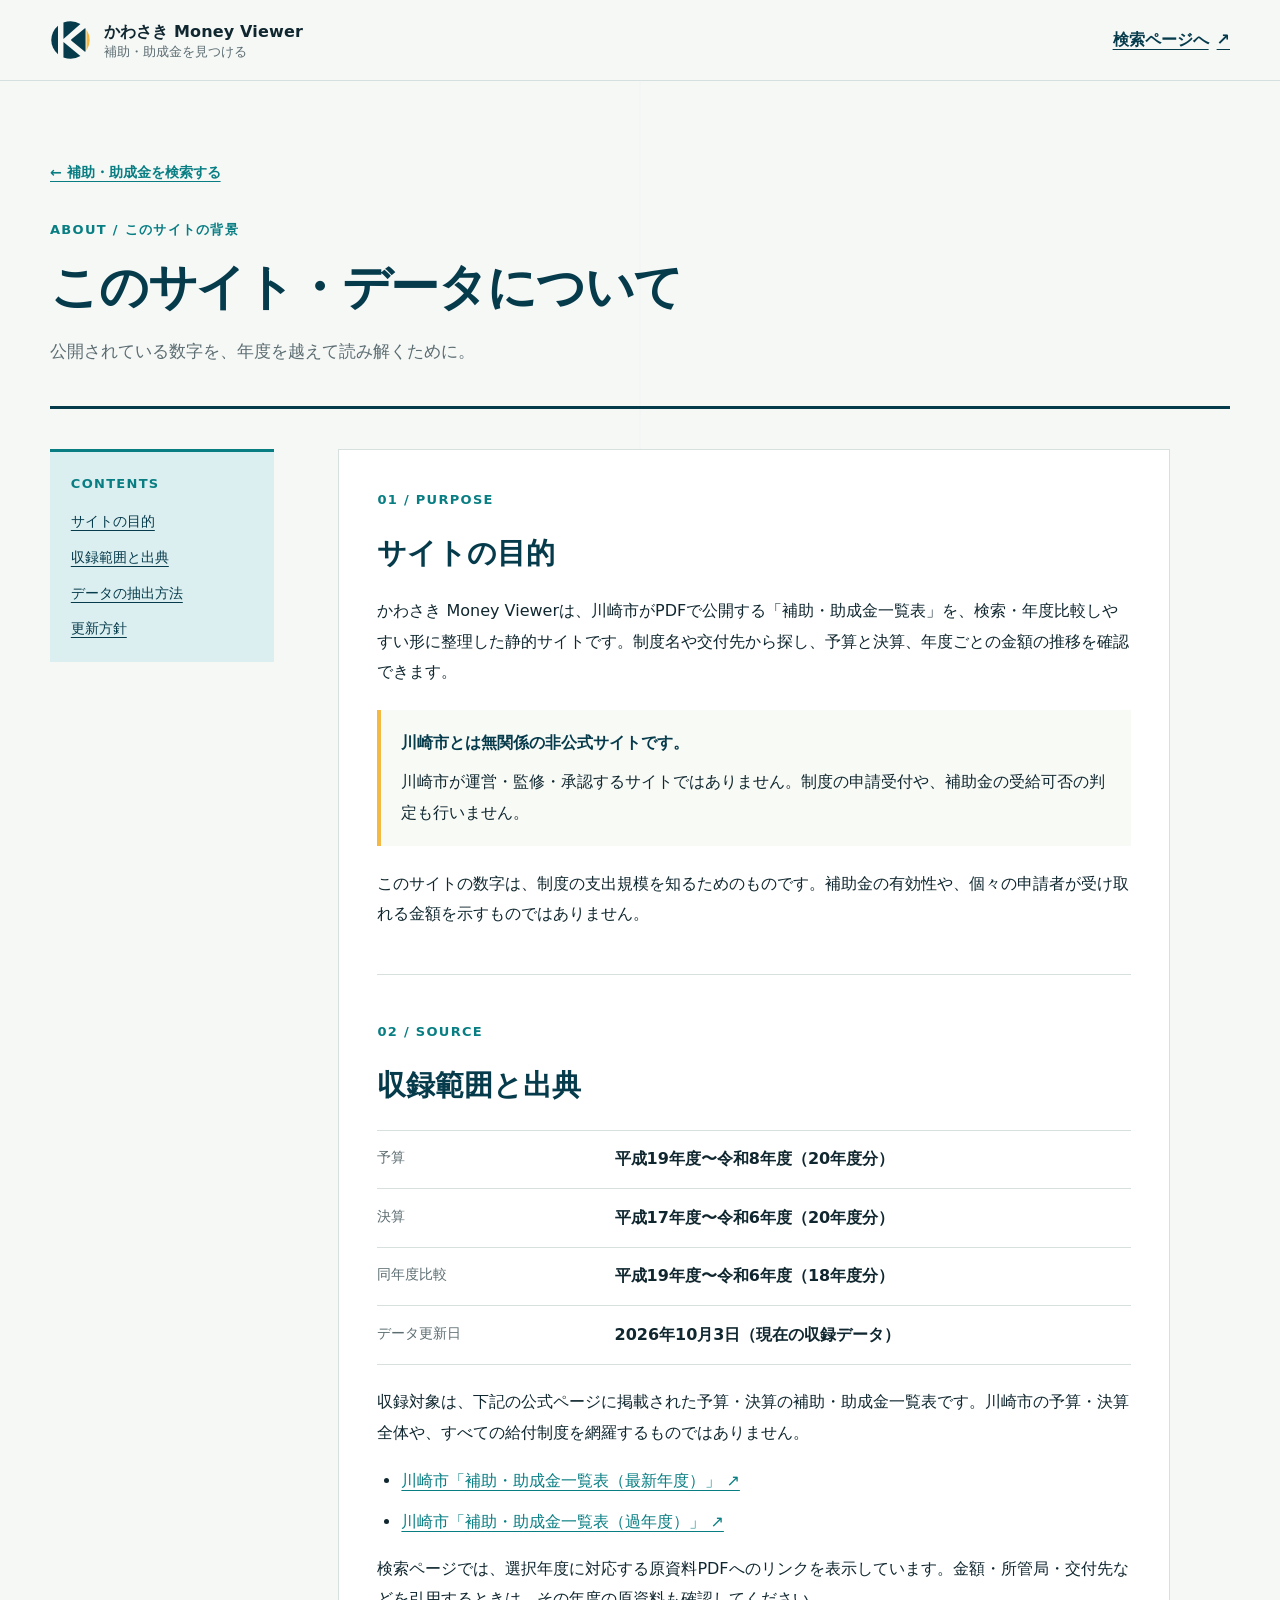
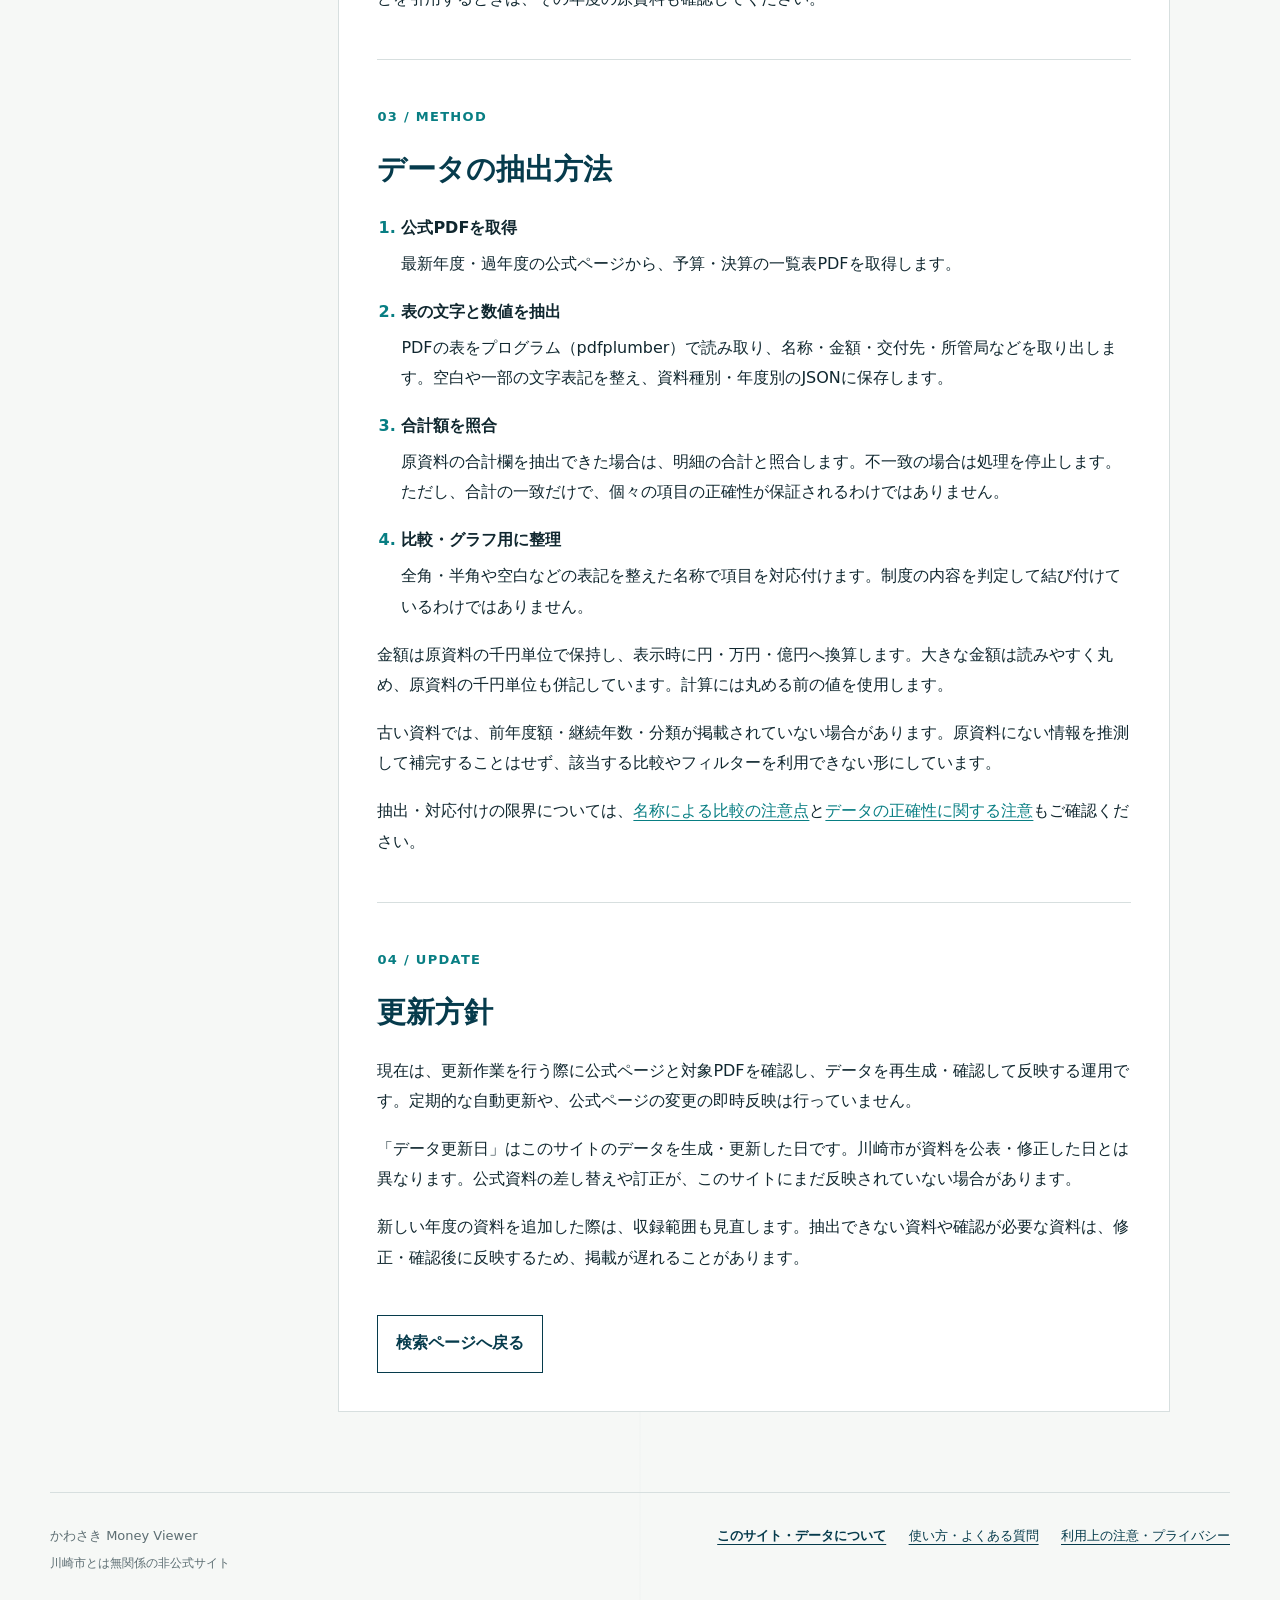
==== about.html @ dbf39e7f "Initial commit: Kawasaki Money Viewer static site" ====
<!doctype html>
<html lang="ja">
  <head>
    <meta charset="UTF-8" />
    <meta http-equiv="Content-Security-Policy" content="default-src 'none'; script-src 'none'; style-src 'self'; img-src 'self'; font-src 'self'; connect-src 'none'; object-src 'none'; base-uri 'none'; form-action 'none'; frame-src 'none'" />
    <meta name="referrer" content="no-referrer" />
    <meta name="viewport" content="width=device-width, initial-scale=1.0" />
    <meta name="description" content="かわさき Money Viewerの目的、収録年度、川崎市の公開PDFからのデータ抽出方法と更新方針をご案内します。" />
    <meta name="theme-color" content="#063b4c" />
    <title>このサイト・データについて｜かわさき Money Viewer</title>
    <link rel="icon" type="image/svg+xml" href="assets/brand-coin.svg" />
    <link rel="stylesheet" href="css/style.css" />
  </head>
  <body>
    <a class="skip-link" href="#content">本文へ移動</a>
    <header class="site-header">
      <div class="header-inner">
        <a class="brand" href="./" aria-label="かわさき Money Viewer トップ">
          <img class="brand-mark" src="assets/brand-coin.svg" alt="" aria-hidden="true" />
          <span><strong>かわさき Money Viewer</strong><small>補助・助成金を見つける</small></span>
        </a>
        <a class="source-link source-link--header" href="./">検索ページへ <span aria-hidden="true">↗</span></a>
      </div>
    </header>
    <main class="info-page" id="content">
      <div class="info-intro">
        <a class="info-back" href="./">← 補助・助成金を検索する</a>
        <p class="eyebrow">ABOUT / このサイトの背景</p>
        <h1>このサイト・データについて</h1>
        <p class="info-lead">公開されている数字を、年度を越えて読み解くために。</p>
      </div>
      <div class="info-layout">
        <nav class="info-toc" aria-label="このページの目次">
          <p class="section-number">CONTENTS</p>
          <a href="#purpose">サイトの目的</a>
          <a href="#coverage">収録範囲と出典</a>
          <a href="#extraction">データの抽出方法</a>
          <a href="#updates">更新方針</a>
        </nav>
        <div class="info-body">
          <section id="purpose" aria-labelledby="purpose-title">
            <p class="section-number">01 / PURPOSE</p>
            <h2 id="purpose-title">サイトの目的</h2>
            <p>かわさき Money Viewerは、川崎市がPDFで公開する「補助・助成金一覧表」を、検索・年度比較しやすい形に整理した静的サイトです。制度名や交付先から探し、予算と決算、年度ごとの金額の推移を確認できます。</p>
            <div class="info-callout">
              <strong>川崎市とは無関係の非公式サイトです。</strong>
              <p>川崎市が運営・監修・承認するサイトではありません。制度の申請受付や、補助金の受給可否の判定も行いません。</p>
            </div>
            <p>このサイトの数字は、制度の支出規模を知るためのものです。補助金の有効性や、個々の申請者が受け取れる金額を示すものではありません。</p>
          </section>
          <section id="coverage" aria-labelledby="coverage-title">
            <p class="section-number">02 / SOURCE</p>
            <h2 id="coverage-title">収録範囲と出典</h2>
            <dl class="info-facts">
              <div><dt>予算</dt><dd>平成19年度〜令和8年度（20年度分）</dd></div>
              <div><dt>決算</dt><dd>平成17年度〜令和6年度（20年度分）</dd></div>
              <div><dt>同年度比較</dt><dd>平成19年度〜令和6年度（18年度分）</dd></div>
              <div><dt>データ更新日</dt><dd>2026年10月3日（現在の収録データ）</dd></div>
            </dl>
            <p>収録対象は、下記の公式ページに掲載された予算・決算の補助・助成金一覧表です。川崎市の予算・決算全体や、すべての給付制度を網羅するものではありません。</p>
            <ul class="info-links">
              <li><a href="https://www.city.kawasaki.jp/230/page/0000075957.html" target="_blank" rel="noopener noreferrer">川崎市「補助・助成金一覧表（最新年度）」 ↗</a></li>
              <li><a href="https://www.city.kawasaki.jp/230/page/0000148865.html" target="_blank" rel="noopener noreferrer">川崎市「補助・助成金一覧表（過年度）」 ↗</a></li>
            </ul>
            <p>検索ページでは、選択年度に対応する原資料PDFへのリンクを表示しています。金額・所管局・交付先などを引用するときは、その年度の原資料も確認してください。</p>
          </section>
          <section id="extraction" aria-labelledby="extraction-title">
            <p class="section-number">03 / METHOD</p>
            <h2 id="extraction-title">データの抽出方法</h2>
            <ol class="info-steps">
              <li><strong>公式PDFを取得</strong><p>最新年度・過年度の公式ページから、予算・決算の一覧表PDFを取得します。</p></li>
              <li><strong>表の文字と数値を抽出</strong><p>PDFの表をプログラム（pdfplumber）で読み取り、名称・金額・交付先・所管局などを取り出します。空白や一部の文字表記を整え、資料種別・年度別のJSONに保存します。</p></li>
              <li><strong>合計額を照合</strong><p>原資料の合計欄を抽出できた場合は、明細の合計と照合します。不一致の場合は処理を停止します。ただし、合計の一致だけで、個々の項目の正確性が保証されるわけではありません。</p></li>
              <li><strong>比較・グラフ用に整理</strong><p>全角・半角や空白などの表記を整えた名称で項目を対応付けます。制度の内容を判定して結び付けているわけではありません。</p></li>
            </ol>
            <p>金額は原資料の千円単位で保持し、表示時に円・万円・億円へ換算します。大きな金額は読みやすく丸め、原資料の千円単位も併記しています。計算には丸める前の値を使用します。</p>
            <p>古い資料では、前年度額・継続年数・分類が掲載されていない場合があります。原資料にない情報を推測して補完することはせず、該当する比較やフィルターを利用できない形にしています。</p>
            <p>抽出・対応付けの限界については、<a href="help.html#matching">名称による比較の注意点</a>と<a href="policy.html#accuracy">データの正確性に関する注意</a>もご確認ください。</p>
          </section>
          <section id="updates" aria-labelledby="updates-title">
            <p class="section-number">04 / UPDATE</p>
            <h2 id="updates-title">更新方針</h2>
            <p>現在は、更新作業を行う際に公式ページと対象PDFを確認し、データを再生成・確認して反映する運用です。定期的な自動更新や、公式ページの変更の即時反映は行っていません。</p>
            <p>「データ更新日」はこのサイトのデータを生成・更新した日です。川崎市が資料を公表・修正した日とは異なります。公式資料の差し替えや訂正が、このサイトにまだ反映されていない場合があります。</p>
            <p>新しい年度の資料を追加した際は、収録範囲も見直します。抽出できない資料や確認が必要な資料は、修正・確認後に反映するため、掲載が遅れることがあります。</p>
          </section>
          <a class="secondary-button info-search-link" href="./">検索ページへ戻る</a>
        </div>
      </div>
    </main>
    <footer class="site-footer">
      <div><p>かわさき Money Viewer</p><small>川崎市とは無関係の非公式サイト</small></div>
      <nav class="footer-nav" aria-label="サイト案内">
        <a href="about.html" aria-current="page">このサイト・データについて</a>
        <a href="help.html">使い方・よくある質問</a>
        <a href="policy.html">利用上の注意・プライバシー</a>
      </nav>
    </footer>
  </body>
</html>
---- css/style.css ----
:root {
  color-scheme: light;
  --ink: #10272f;
  --muted: #5c6d72;
  --deep: #063b4c;
  --teal: #087e83;
  --teal-soft: #dceff0;
  --yellow: #f4b942;
  --paper: #f6f8f6;
  --white: #ffffff;
  --line: #d7dfdf;
  --red: #b24236;
  --blue: #136b87;
  --shadow: 0 18px 50px rgba(6, 59, 76, 0.08);
  --font-sans: system-ui, -apple-system, BlinkMacSystemFont, "Hiragino Sans", "Hiragino Kaku Gothic ProN", "Yu Gothic UI", "Yu Gothic", Meiryo, sans-serif;
  --font-numeric: "Helvetica Neue", Arial, "Hiragino Sans", "Yu Gothic UI", Meiryo, sans-serif;
}

* {
  box-sizing: border-box;
}

html {
  scroll-behavior: smooth;
}

body {
  margin: 0;
  color: var(--ink);
  background:
    linear-gradient(90deg, transparent calc(50% - 1px), rgba(6, 59, 76, 0.025) 50%, transparent calc(50% + 1px)),
    var(--paper);
  font-family: var(--font-sans);
  font-size: 1rem;
  font-kerning: normal;
  line-height: 1.75;
  text-rendering: optimizeLegibility;
  -webkit-font-smoothing: antialiased;
}

button,
input,
select {
  font: inherit;
}

button,
select {
  cursor: pointer;
}

a {
  color: inherit;
}

.skip-link {
  position: fixed;
  z-index: 100;
  top: 0.75rem;
  left: 0.75rem;
  padding: 0.65rem 1rem;
  color: #fff;
  background: var(--deep);
  transform: translateY(-160%);
}

.skip-link:focus {
  transform: translateY(0);
}

.site-header {
  border-bottom: 1px solid rgba(6, 59, 76, 0.13);
  background: rgba(246, 248, 246, 0.92);
  backdrop-filter: blur(12px);
}

.header-inner,
main,
footer {
  width: min(1180px, calc(100% - 2.5rem));
  margin-inline: auto;
}

.header-inner {
  min-height: 5rem;
  display: flex;
  align-items: center;
  justify-content: space-between;
  gap: 2rem;
}

.brand {
  display: inline-flex;
  min-width: 0;
  gap: 0.8rem;
  align-items: center;
  text-decoration: none;
}

.brand-mark {
  display: block;
  width: 2.55rem;
  height: 2.55rem;
  flex: 0 0 auto;
}

.brand strong,
.brand small {
  display: block;
}

.brand strong {
  font-size: 1rem;
  letter-spacing: 0.01em;
}

.brand small {
  margin-top: -0.15rem;
  color: var(--muted);
  font-size: 0.8125rem;
  line-height: 1.45;
}

.source-link {
  display: inline-flex;
  align-items: center;
  gap: 0.5rem;
  width: fit-content;
  color: var(--deep);
  font-weight: 700;
  text-underline-offset: 0.25rem;
}

.intro {
  display: grid;
  grid-template-columns: minmax(0, 1.3fr) minmax(16rem, 0.7fr);
  gap: clamp(2rem, 7vw, 7rem);
  align-items: end;
  padding: clamp(3.75rem, 8vw, 7rem) 0 3rem;
}

.intro > *,
.notes > *,
.dataset-controls > * {
  min-width: 0;
}

.eyebrow,
.section-number {
  margin: 0 0 0.8rem;
  color: var(--teal);
  font-size: 0.8125rem;
  font-weight: 800;
  letter-spacing: 0.1em;
  text-transform: uppercase;
}

h1,
h2,
p {
  margin-top: 0;
}

h1 {
  margin-bottom: 0;
  color: var(--deep);
  font-family: var(--font-sans);
  font-size: clamp(2.6rem, 5.3vw, 5rem);
  font-weight: 800;
  letter-spacing: -0.035em;
  line-height: 1.16;
  white-space: normal;
}

h2 {
  margin-bottom: 0;
  color: var(--deep);
  font-size: clamp(1.5rem, 3vw, 2.3rem);
  font-weight: 700;
  line-height: 1.35;
}

.intro-copy {
  max-width: 33rem;
  margin-bottom: 0.65rem;
  padding-left: 1.2rem;
  border-left: 4px solid var(--yellow);
  color: #43565c;
  font-size: 1.05rem;
  line-height: 1.85;
}

.summary {
  display: grid;
  grid-template-columns: repeat(3, 1fr);
  color: #fff;
  background: var(--deep);
  box-shadow: var(--shadow);
}

.summary article {
  min-height: 10.4rem;
  padding: 1.45rem clamp(1.1rem, 3vw, 2rem);
}

.summary article + article {
  border-left: 1px solid rgba(255, 255, 255, 0.18);
}

.summary-label,
.summary small {
  display: block;
  color: rgba(255, 255, 255, 0.66);
  font-size: 0.8125rem;
  line-height: 1.5;
}

.summary strong {
  display: block;
  margin: 0.55rem 0 0.2rem;
  font-family: var(--font-numeric);
  font-size: clamp(1.75rem, 4vw, 2.8rem);
  font-weight: 700;
  letter-spacing: -0.025em;
  line-height: 1.15;
}

.summary-source {
  margin-bottom: 0.2rem;
  color: rgba(255, 255, 255, 0.78) !important;
  font-variant-numeric: tabular-nums;
}

.search-panel {
  margin-top: 0;
  padding: clamp(1.4rem, 4vw, 2.5rem);
  background: var(--white);
  border: 1px solid var(--line);
  box-shadow: var(--shadow);
}

.search-panel + .summary {
  margin-top: 1.4rem;
}

.panel-heading,
.results-heading {
  display: flex;
  align-items: end;
  justify-content: space-between;
  gap: 1.5rem;
}

.text-button {
  padding: 0;
  border: 0;
  border-bottom: 1px solid currentColor;
  color: var(--teal);
  background: transparent;
  font-size: 0.88rem;
}

.search-primary {
  margin-top: 2rem;
}

.dataset-controls {
  display: grid;
  grid-template-columns: minmax(20rem, 1.15fr) minmax(12rem, 0.65fr) minmax(12rem, 1fr);
  gap: 1rem;
  align-items: end;
  margin-top: 2rem;
  padding: 1.1rem;
  color: #fff;
  background: var(--deep);
}

.dataset-controls fieldset {
  min-width: 0;
  margin: 0;
  padding: 0;
  border: 0;
}

.dataset-controls legend,
.dataset-controls label > span {
  display: block;
  margin-bottom: 0.45rem;
  color: rgba(255, 255, 255, 0.72);
  font-size: 0.875rem;
  font-weight: 700;
}

.dataset-controls select {
  color: var(--ink);
  background: #fff;
  border-color: rgba(255, 255, 255, 0.45);
}

.type-switch {
  display: grid;
  grid-template-columns: 0.8fr 0.8fr 1.5fr;
  min-height: 3.25rem;
  padding: 0.25rem;
  background: rgba(255, 255, 255, 0.1);
}

.type-switch button {
  border: 0;
  color: rgba(255, 255, 255, 0.72);
  background: transparent;
  font-size: 0.875rem;
  font-weight: 800;
  line-height: 1.35;
}

.type-switch button[aria-pressed="true"] {
  color: var(--deep);
  background: var(--yellow);
}

.dataset-status {
  align-self: center;
  margin: 1.35rem 0 0;
  color: rgba(255, 255, 255, 0.78);
  font-size: 0.875rem;
  line-height: 1.6;
}

.search-primary > label,
.filters label > span,
.sort-control > span {
  display: block;
  margin-bottom: 0.45rem;
  color: #41565c;
  font-size: 0.875rem;
  font-weight: 700;
}

.search-input-wrap {
  position: relative;
}

.search-input-wrap svg {
  position: absolute;
  top: 50%;
  left: 1rem;
  width: 1.25rem;
  fill: none;
  stroke: var(--teal);
  stroke-width: 1.8;
  transform: translateY(-50%);
}

input,
select {
  width: 100%;
  min-height: 3.25rem;
  color: var(--ink);
  background: #fbfcfb;
  border: 1px solid #bdc9c9;
  border-radius: 0;
  font-weight: 500;
}

input::placeholder {
  color: #6d7d82;
  opacity: 1;
}

input {
  padding: 0.75rem 1rem 0.75rem 3.1rem;
}

select {
  padding: 0.7rem 2.4rem 0.7rem 0.8rem;
}

input:focus,
select:focus,
button:focus-visible,
a:focus-visible,
.table-wrap:focus-visible {
  outline: 3px solid rgba(244, 185, 66, 0.85);
  outline-offset: 2px;
}

select:disabled {
  cursor: not-allowed;
  opacity: 0.55;
}

.filters {
  display: grid;
  grid-template-columns: repeat(4, minmax(0, 1fr));
  gap: 1rem;
  margin-top: 1.25rem;
}

.results-section {
  padding: clamp(4rem, 8vw, 7rem) 0;
}

.results-heading {
  margin-bottom: 1.5rem;
}

.sort-control {
  width: min(20rem, 100%);
}

.active-filters {
  display: flex;
  flex-wrap: wrap;
  gap: 0.45rem;
  min-height: 1.75rem;
  margin-bottom: 0.8rem;
}

.filter-chip {
  max-width: 100%;
  min-width: 0;
  overflow-wrap: anywhere;
  text-align: left;
  padding: 0.25rem 0.65rem;
  color: var(--deep);
  background: var(--teal-soft);
  border: 0;
  border-radius: 999px;
  font-size: 0.75rem;
}

.filter-chip::after {
  content: " ×";
}

.source-link[aria-disabled="true"] {
  opacity: 0.55;
  cursor: not-allowed;
}

.table-wrap {
  overflow-x: auto;
  background: var(--white);
  border-top: 3px solid var(--deep);
  box-shadow: var(--shadow);
}

table {
  width: 100%;
  border-collapse: collapse;
}

th,
td {
  padding: 1.05rem 1rem;
  border-bottom: 1px solid var(--line);
  text-align: left;
  vertical-align: top;
}

th {
  color: #54686e;
  background: #edf2f1;
  font-size: 0.875rem;
  font-weight: 700;
  line-height: 1.5;
  white-space: nowrap;
}

tbody tr:hover {
  background: #f7fbfa;
}

.name-cell {
  width: 38%;
  min-width: 18rem;
}

.name-cell strong,
.recipient {
  display: block;
}

.name-cell strong {
  margin-bottom: 0.35rem;
  color: var(--deep);
  font-weight: 700;
  line-height: 1.65;
}

.recipient,
.mobile-meta {
  color: var(--muted);
  font-size: 0.8125rem;
  line-height: 1.65;
}

.badge-line {
  display: flex;
  flex-wrap: wrap;
  gap: 0.35rem;
  margin-bottom: 0.35rem;
}

.badge {
  display: inline-block;
  padding: 0.06rem 0.4rem;
  color: var(--deep);
  background: var(--teal-soft);
  font-size: 0.75rem;
  font-weight: 800;
  line-height: 1.4;
}

.badge--new {
  background: #fff0c9;
}

.number-cell {
  font-family: var(--font-numeric);
  text-align: right;
  white-space: nowrap;
  font-variant-numeric: tabular-nums;
}

.amount-primary,
.amount-source {
  display: block;
}

.amount-primary {
  font-weight: 700;
}

.amount-source {
  margin-top: 0.08rem;
  font-size: 0.75rem;
  font-weight: 500;
  line-height: 1.4;
  opacity: 0.68;
}

.change-up {
  color: var(--red);
}

.change-down {
  color: var(--blue);
}

.change-same {
  color: var(--muted);
}

.mobile-meta {
  display: none;
}

.mobile-comparison {
  display: none;
}

.detail-button {
  margin-top: 0.8rem;
  padding: 0.35rem 0;
  border: 0;
  border-bottom: 1px solid currentColor;
  color: var(--teal);
  background: transparent;
  font-size: 0.8125rem;
  font-weight: 700;
}

.trend-dialog {
  width: min(66rem, calc(100% - 2rem));
  max-height: min(52rem, calc(100dvh - 2rem));
  overflow: auto;
  padding: 0;
  color: var(--ink);
  background: var(--white);
  border: 0;
  box-shadow: 0 28px 90px rgba(6, 59, 76, 0.28);
}

.trend-dialog::backdrop {
  background: rgba(6, 32, 40, 0.68);
  backdrop-filter: blur(4px);
}

.trend-panel {
  position: relative;
  padding: clamp(1.5rem, 4vw, 3rem);
}

.dialog-close {
  position: absolute;
  z-index: 4;
  top: 1rem;
  right: 1rem;
  display: grid;
  width: 2.75rem;
  height: 2.75rem;
  place-items: center;
  padding: 0;
  color: var(--deep);
  background: var(--paper);
  border: 1px solid var(--line);
  font-size: 1.5rem;
  line-height: 1;
}

.trend-dialog h2 {
  max-width: calc(100% - 3.5rem);
  font-size: clamp(1.35rem, 3vw, 2rem);
}

.trend-meta {
  margin: 0.7rem 0 0;
  color: var(--muted);
}

.trend-legend {
  display: flex;
  flex-wrap: wrap;
  gap: 1.25rem;
  margin: 1.7rem 0 0;
  font-size: 0.875rem;
  font-weight: 700;
}

.trend-legend span {
  display: inline-flex;
  align-items: center;
  gap: 0.45rem;
}

.legend-swatch {
  width: 0.9rem;
  height: 0.9rem;
}

.legend-swatch--budget {
  background: var(--deep);
}

.legend-swatch--settlement {
  background: var(--yellow);
  border: 1px solid #b77a00;
}

.trend-loading {
  min-height: 12rem;
  display: grid;
  place-items: center;
  color: var(--muted);
}

.trend-loading[hidden],
.trend-chart[hidden] {
  display: none;
}

.trend-chart {
  display: grid;
  grid-template-columns: 4.8rem minmax(0, 1fr);
  margin-top: 0.5rem;
}

.trend-y-axis {
  position: relative;
  height: 18rem;
  margin-top: 5rem;
  border-right: 1px solid #aebbbb;
}

.trend-y-axis span {
  position: absolute;
  right: 0.65rem;
  color: var(--muted);
  font-size: 0.75rem;
  line-height: 1;
  white-space: nowrap;
  transform: translateY(-50%);
}

.trend-scroll {
  overflow-x: auto;
  overscroll-behavior-inline: contain;
}

.trend-plot {
  position: relative;
  height: 25.5rem;
}

.trend-grid-line {
  position: absolute;
  z-index: 0;
  right: 0;
  left: 0;
  border-top: 1px solid #dfe6e5;
}

.trend-groups {
  position: absolute;
  z-index: 1;
  top: 5rem;
  right: 0;
  left: 0;
  display: flex;
  height: 20rem;
}

.trend-year-group {
  flex: 1 0 4.6rem;
  min-width: 4.6rem;
  display: grid;
  grid-template-rows: 18rem 2rem;
}

.trend-bars {
  display: flex;
  align-items: end;
  justify-content: center;
  gap: 0.28rem;
}

.trend-bar {
  position: relative;
  width: 1.35rem;
  min-height: 0.4rem;
  padding: 0;
  border: 0;
  border-radius: 0.18rem 0.18rem 0 0;
}

.trend-bar--budget {
  background: var(--deep);
}

.trend-bar--settlement {
  background: var(--yellow);
  border: 1px solid #b77a00;
  border-bottom: 0;
}

.trend-bar:hover,
.trend-bar:focus-visible {
  filter: brightness(1.15);
  outline: 3px solid rgba(244, 185, 66, 0.9);
  outline-offset: 2px;
}

.trend-tooltip {
  position: absolute;
  z-index: 5;
  bottom: calc(100% + 0.55rem);
  left: 50%;
  display: none;
  width: max-content;
  max-width: min(14rem, var(--tooltip-available-width, 14rem));
  padding: 0.55rem 0.7rem;
  color: #fff;
  background: #10272f;
  box-shadow: 0 8px 24px rgba(6, 32, 40, 0.24);
  font-family: var(--font-sans);
  font-size: 0.75rem;
  font-weight: 500;
  line-height: 1.45;
  text-align: left;
  white-space: normal;
  overflow-wrap: anywhere;
  transform: translateX(-50%);
  pointer-events: none;
}

.trend-tooltip::after {
  content: "";
  position: absolute;
  top: 100%;
  left: var(--tooltip-arrow-left, 50%);
  border: 0.35rem solid transparent;
  border-top-color: #10272f;
  transform: translateX(-50%);
}

.trend-tooltip strong,
.trend-tooltip span,
.trend-tooltip small {
  display: block;
}

.trend-tooltip span {
  margin-top: 0.15rem;
  font-size: 0.9rem;
  font-weight: 800;
}

.trend-tooltip small {
  color: rgba(255, 255, 255, 0.72);
}

.trend-bar:hover .trend-tooltip,
.trend-bar:focus .trend-tooltip {
  display: block;
}

.trend-bar-missing {
  align-self: end;
  width: 1.35rem;
  height: 0.2rem;
  margin-bottom: 0.05rem;
  background: repeating-linear-gradient(90deg, #b9c4c4 0 3px, transparent 3px 6px);
}

.trend-year-label {
  align-self: start;
  padding-top: 0.55rem;
  color: #43565c;
  font-size: 0.75rem;
  font-weight: 700;
  text-align: center;
  white-space: nowrap;
}

.trend-note {
  margin: 0.4rem 0 0;
  color: var(--muted);
  font-size: 0.8125rem;
}

.empty-state {
  padding: 4rem 1rem;
  border: 1px solid var(--line);
  background: var(--white);
  text-align: center;
}

.empty-state strong {
  display: block;
  margin-bottom: 0.4rem;
  color: var(--deep);
  font-size: 1.2rem;
}

.empty-state p {
  color: var(--muted);
}

.load-more-wrap {
  display: grid;
  place-items: center;
  margin-top: 1.5rem;
}

.secondary-button {
  min-width: 11rem;
  padding: 0.8rem 1.1rem;
  border: 1px solid var(--deep);
  color: var(--deep);
  background: transparent;
  font-weight: 700;
}

.secondary-button:hover {
  color: #fff;
  background: var(--deep);
}

.notes {
  display: grid;
  grid-template-columns: minmax(12rem, 0.75fr) minmax(0, 1.25fr);
  gap: clamp(2rem, 7vw, 7rem);
  margin-bottom: 6rem;
  padding: clamp(2rem, 5vw, 4rem);
  background: var(--teal-soft);
}

.notes-body > p:first-child {
  font-size: 1.06rem;
}

.notes dl {
  margin: 2rem 0;
  border-top: 1px solid rgba(6, 59, 76, 0.18);
}

.notes dl div {
  display: grid;
  grid-template-columns: 8rem 1fr;
  gap: 1rem;
  padding: 0.75rem 0;
  border-bottom: 1px solid rgba(6, 59, 76, 0.18);
}

.notes dt {
  color: var(--muted);
  font-size: 0.875rem;
}

.notes dd {
  margin: 0;
  font-weight: 700;
}

.caution {
  color: var(--muted);
  font-size: 0.875rem;
}

.source-links {
  display: flex;
  flex-wrap: wrap;
  gap: 0.6rem 1.5rem;
}

footer {
  display: flex;
  justify-content: space-between;
  gap: 2rem;
  padding: 2rem 0 3rem;
  border-top: 1px solid var(--line);
  color: var(--muted);
  font-size: 0.8125rem;
}

footer p {
  margin-bottom: 0;
}

.site-footer {
  flex-wrap: wrap;
  align-items: start;
}

.site-footer small {
  display: block;
  margin-top: 0.35rem;
  font-size: 0.75rem;
}

.footer-nav {
  display: flex;
  flex-wrap: wrap;
  gap: 0.65rem 1.4rem;
  max-width: 100%;
}

.footer-nav a {
  color: var(--deep);
  text-underline-offset: 0.25rem;
}

.footer-nav [aria-current="page"] {
  font-weight: 800;
}

.info-page {
  margin-bottom: 5rem;
}

.info-intro {
  padding: clamp(2.5rem, 6vw, 5rem) 0 2.5rem;
  border-bottom: 3px solid var(--deep);
}

.info-back {
  display: inline-block;
  margin-bottom: 2.2rem;
  color: var(--teal);
  font-size: 0.875rem;
  font-weight: 700;
  text-underline-offset: 0.25rem;
}

.info-intro h1 {
  font-size: clamp(1.85rem, 3.8vw, 3.2rem);
  line-height: 1.35;
  letter-spacing: -0.025em;
}

.info-lead {
  margin: 1rem 0 0;
  color: var(--muted);
  font-size: 1.05rem;
}

.info-date {
  margin: 0.8rem 0 0;
  color: var(--muted);
  font-size: 0.8125rem;
}

.info-layout {
  display: grid;
  grid-template-columns: 14rem minmax(0, 1fr);
  gap: clamp(2rem, 5vw, 4rem);
  align-items: start;
  margin-top: 2.5rem;
}

.info-toc {
  position: sticky;
  top: 1.5rem;
  display: grid;
  gap: 0.7rem;
  padding: 1.3rem;
  background: var(--teal-soft);
  border-top: 3px solid var(--teal);
  font-size: 0.875rem;
}

.info-toc a {
  color: var(--deep);
  text-underline-offset: 0.25rem;
}

.info-toc .section-number {
  margin-bottom: 0.15rem;
}

.info-body {
  min-width: 0;
  max-width: 52rem;
  padding: clamp(1.25rem, 3vw, 2.5rem);
  border: 1px solid var(--line);
  background: var(--white);
  overflow-wrap: anywhere;
  line-height: 1.9;
}

.info-body section {
  scroll-margin-top: 1.5rem;
}

.info-body section + section {
  margin-top: 2.8rem;
  padding-top: 2.8rem;
  border-top: 1px solid var(--line);
}

.info-body h2 {
  margin-bottom: 1.3rem;
  font-size: clamp(1.3rem, 2.3vw, 1.8rem);
  line-height: 1.55;
}

.info-body h3 {
  margin: 1.8rem 0 0.65rem;
  color: var(--deep);
  font-size: 1.05rem;
  line-height: 1.6;
}

.info-body p {
  margin-bottom: 1.1rem;
}

.info-body a:not(.secondary-button) {
  color: var(--teal);
  text-underline-offset: 0.25rem;
}

.info-body ul,
.info-body ol {
  padding-left: 1.5rem;
}

.info-body li + li {
  margin-top: 0.7rem;
}

.info-callout {
  margin: 1.4rem 0;
  padding: 1.15rem 1.25rem;
  border-left: 4px solid var(--yellow);
  background: #f8faf6;
}

.info-callout strong {
  color: var(--deep);
}

.info-callout p {
  margin: 0.55rem 0 0;
}

.info-facts {
  margin: 1.4rem 0;
  border-top: 1px solid var(--line);
}

.info-facts > div {
  display: grid;
  grid-template-columns: minmax(0, 0.6fr) minmax(0, 1.4fr);
  gap: 1rem;
  padding: 0.85rem 0;
  border-bottom: 1px solid var(--line);
}

.info-facts dt {
  color: var(--muted);
  font-size: 0.875rem;
}

.info-facts dd {
  margin: 0;
  font-weight: 600;
}

.info-steps li::marker {
  color: var(--teal);
  font-weight: 800;
}

.info-steps li > p {
  margin-top: 0.35rem;
}

.info-formula {
  display: flex;
  flex-wrap: wrap;
  gap: 0.6rem 1.5rem;
  margin: 1.3rem 0;
  padding: 1rem 1.2rem;
  color: var(--deep);
  background: var(--teal-soft);
}

.info-formula span {
  font-weight: 700;
}

.info-search-link {
  display: inline-block;
  max-width: 100%;
  min-width: 0;
  margin-top: 1.5rem;
  text-align: center;
  text-decoration: none;
}

@media (max-width: 860px) {
  .info-layout {
    grid-template-columns: minmax(0, 1fr);
    gap: 1.5rem;
  }

  .info-toc {
    position: static;
    grid-template-columns: repeat(2, minmax(0, 1fr));
  }

  .info-toc .section-number {
    grid-column: 1 / -1;
  }
}

@media (max-width: 600px) {
  .info-toc {
    grid-template-columns: minmax(0, 1fr);
  }

  .info-facts > div {
    grid-template-columns: minmax(0, 1fr);
    gap: 0.2rem;
  }
}

@media (max-width: 960px) {
  .dataset-controls {
    grid-template-columns: repeat(2, minmax(0, 1fr));
  }

  .dataset-status {
    grid-column: 1 / -1;
    margin-top: 0;
  }
}

@media (max-width: 860px) {
  .intro,
  .notes {
    grid-template-columns: minmax(0, 1fr);
    gap: 2rem;
  }

  .filters {
    grid-template-columns: repeat(2, minmax(0, 1fr));
  }

  .summary strong {
    font-size: 1.65rem;
  }

  th:nth-child(2),
  td:nth-child(2),
  th:nth-child(4),
  td:nth-child(4),
  th:nth-child(6),
  td:nth-child(6) {
    display: none;
  }

  .comparison-mode th:nth-child(4),
  .comparison-mode td:nth-child(4),
  .comparison-mode th:nth-child(6),
  .comparison-mode td:nth-child(6) {
    display: table-cell;
  }

  .mobile-meta {
    display: block;
    margin-top: 0.6rem;
  }
}

@media (max-width: 600px) {
  .header-inner,
  main,
  footer {
    width: min(100% - 1.25rem, 1180px);
  }

  .source-link--header {
    display: none;
  }

  .intro {
    padding-top: 3rem;
  }

  h1 {
    font-size: clamp(2.1rem, 9.4vw, 2.8rem);
    line-height: 1.18;
    white-space: normal;
  }

  .summary {
    grid-template-columns: 1fr;
  }

  .summary article {
    min-height: auto;
  }

  .summary article + article {
    border-top: 1px solid rgba(255, 255, 255, 0.18);
    border-left: 0;
  }

  .filters {
    grid-template-columns: 1fr;
  }

  .dataset-controls {
    grid-template-columns: minmax(0, 1fr);
  }

  .dataset-status {
    grid-column: auto;
  }

  .panel-heading,
  .results-heading {
    align-items: stretch;
    flex-direction: column;
  }

  .sort-control {
    width: 100%;
  }

  .table-wrap {
    overflow: visible;
    background: transparent;
    box-shadow: none;
  }

  table,
  tbody {
    display: block;
  }

  thead {
    position: absolute;
    width: 1px;
    height: 1px;
    overflow: hidden;
    clip: rect(0 0 0 0);
  }

  tbody {
    display: grid;
    gap: 0.75rem;
  }

  tr {
    display: grid;
    grid-template-columns: minmax(0, 1fr) auto;
    padding: 1.1rem;
    background: var(--white);
    border-left: 4px solid var(--teal);
    box-shadow: 0 8px 24px rgba(6, 59, 76, 0.06);
  }

  td {
    padding: 0;
    border: 0;
  }

  .name-cell {
    grid-column: 1 / -1;
    width: auto;
    min-width: 0;
    margin-bottom: 1rem;
  }

  td.current,
  td.change {
    display: block;
  }

  td.current::before {
    content: attr(data-label);
  }

  td.change::before {
    content: attr(data-label);
  }

  td.current::before,
  td.change::before {
    display: block;
    color: var(--muted);
    font-size: 0.75rem;
  }

  td.current {
    text-align: left;
  }

  .comparison-mode td.current,
  .comparison-mode td.previous,
  .comparison-mode td.change,
  .comparison-mode td.years {
    display: none;
  }

  .comparison-mode .mobile-comparison {
    display: grid;
    grid-template-columns: 1fr 1fr;
    gap: 0.65rem 1rem;
    margin: 1rem 0 0;
    padding-top: 0.9rem;
    border-top: 1px solid var(--line);
  }

  .trend-dialog {
    width: calc(100% - 1rem);
    max-height: calc(100dvh - 1rem);
  }

  .trend-panel {
    padding: 1.25rem;
  }

  .trend-chart {
    grid-template-columns: 4rem minmax(0, 1fr);
  }

  .trend-y-axis span {
    right: 0.45rem;
    font-size: 0.7rem;
  }

  .mobile-comparison div {
    min-width: 0;
  }

  .mobile-comparison dt {
    color: var(--muted);
    font-size: 0.75rem;
    line-height: 1.4;
  }

  .mobile-comparison dd {
    margin: 0.1rem 0 0;
    font-family: var(--font-numeric);
    font-weight: 700;
    line-height: 1.45;
  }

  .mobile-comparison .amount-source {
    font-size: 0.75rem;
  }

  .notes {
    padding-inline: 1.25rem;
  }

  .notes dl div {
    grid-template-columns: minmax(0, 0.7fr) minmax(0, 1.3fr);
  }

  footer {
    flex-direction: column;
    gap: 0.3rem;
  }
}

@media (prefers-reduced-motion: reduce) {
  html {
    scroll-behavior: auto;
  }
}
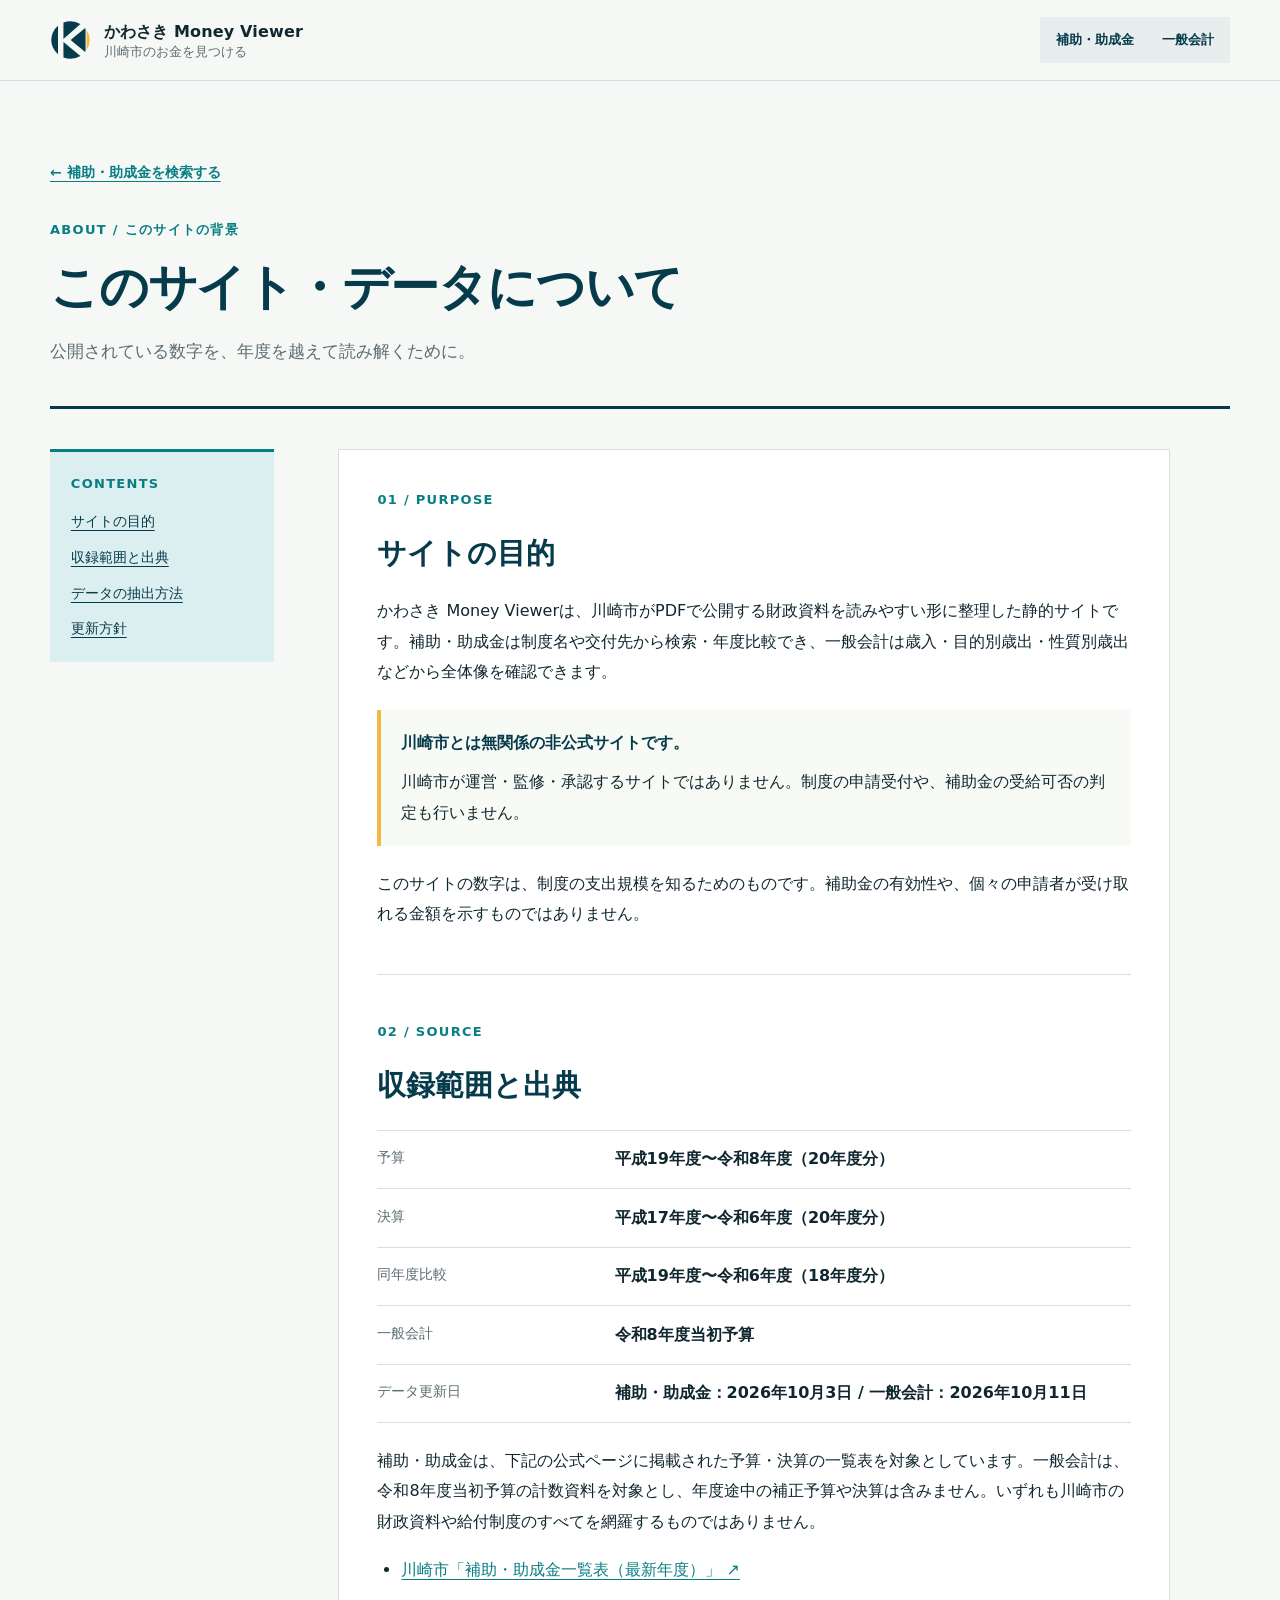
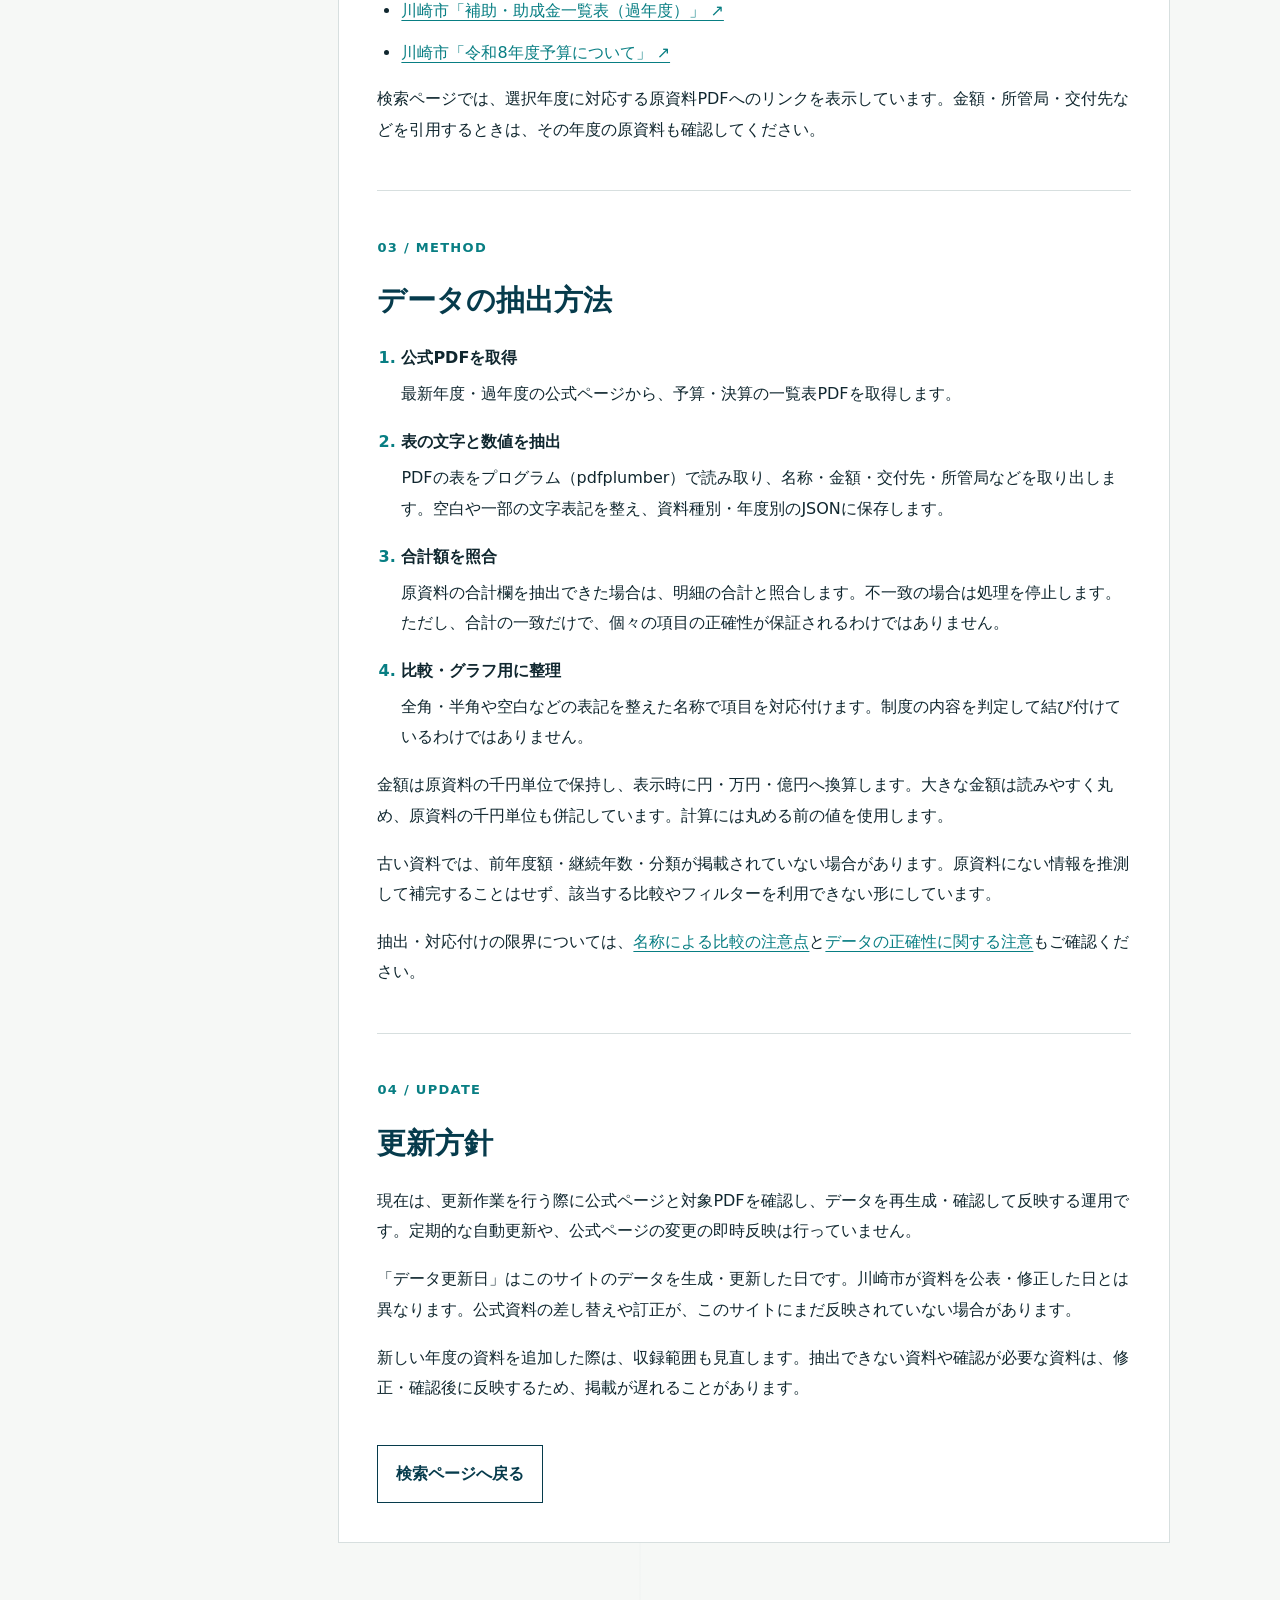
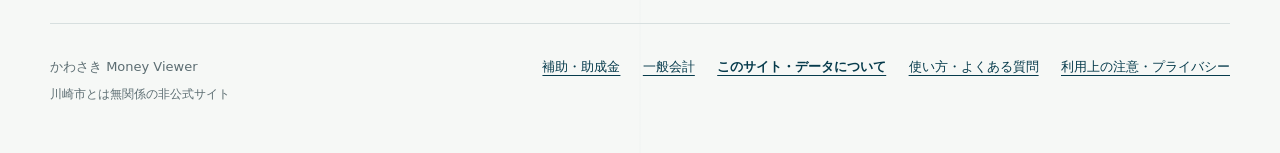
==== commit 9a02c39c: "Add general account budget overview" ====
--- a/about.html
+++ b/about.html
@@ -17,9 +17,9 @@
       <div class="header-inner">
         <a class="brand" href="./" aria-label="かわさき Money Viewer トップ">
           <img class="brand-mark" src="assets/brand-coin.svg" alt="" aria-hidden="true" />
-          <span><strong>かわさき Money Viewer</strong><small>補助・助成金を見つける</small></span>
+          <span><strong>かわさき Money Viewer</strong><small>川崎市のお金を見つける</small></span>
         </a>
-        <a class="source-link source-link--header" href="./">検索ページへ <span aria-hidden="true">↗</span></a>
+        <nav class="site-nav" aria-label="主なコンテンツ"><a href="./">補助・助成金</a><a href="general-account.html">一般会計</a></nav>
       </div>
     </header>
     <main class="info-page" id="content">
@@ -41,7 +41,7 @@
           <section id="purpose" aria-labelledby="purpose-title">
             <p class="section-number">01 / PURPOSE</p>
             <h2 id="purpose-title">サイトの目的</h2>
-            <p>かわさき Money Viewerは、川崎市がPDFで公開する「補助・助成金一覧表」を、検索・年度比較しやすい形に整理した静的サイトです。制度名や交付先から探し、予算と決算、年度ごとの金額の推移を確認できます。</p>
+            <p>かわさき Money Viewerは、川崎市がPDFで公開する財政資料を読みやすい形に整理した静的サイトです。補助・助成金は制度名や交付先から検索・年度比較でき、一般会計は歳入・目的別歳出・性質別歳出などから全体像を確認できます。</p>
             <div class="info-callout">
               <strong>川崎市とは無関係の非公式サイトです。</strong>
               <p>川崎市が運営・監修・承認するサイトではありません。制度の申請受付や、補助金の受給可否の判定も行いません。</p>
@@ -55,12 +55,14 @@
               <div><dt>予算</dt><dd>平成19年度〜令和8年度（20年度分）</dd></div>
               <div><dt>決算</dt><dd>平成17年度〜令和6年度（20年度分）</dd></div>
               <div><dt>同年度比較</dt><dd>平成19年度〜令和6年度（18年度分）</dd></div>
-              <div><dt>データ更新日</dt><dd>2026年10月3日（現在の収録データ）</dd></div>
+              <div><dt>一般会計</dt><dd>令和8年度当初予算</dd></div>
+              <div><dt>データ更新日</dt><dd>補助・助成金：2026年10月3日 / 一般会計：2026年10月11日</dd></div>
             </dl>
-            <p>収録対象は、下記の公式ページに掲載された予算・決算の補助・助成金一覧表です。川崎市の予算・決算全体や、すべての給付制度を網羅するものではありません。</p>
+            <p>補助・助成金は、下記の公式ページに掲載された予算・決算の一覧表を対象としています。一般会計は、令和8年度当初予算の計数資料を対象とし、年度途中の補正予算や決算は含みません。いずれも川崎市の財政資料や給付制度のすべてを網羅するものではありません。</p>
             <ul class="info-links">
               <li><a href="https://www.city.kawasaki.jp/230/page/0000075957.html" target="_blank" rel="noopener noreferrer">川崎市「補助・助成金一覧表（最新年度）」 ↗</a></li>
               <li><a href="https://www.city.kawasaki.jp/230/page/0000148865.html" target="_blank" rel="noopener noreferrer">川崎市「補助・助成金一覧表（過年度）」 ↗</a></li>
+              <li><a href="https://www.city.kawasaki.jp/230/page/0000186101.html" target="_blank" rel="noopener noreferrer">川崎市「令和8年度予算について」 ↗</a></li>
             </ul>
             <p>検索ページでは、選択年度に対応する原資料PDFへのリンクを表示しています。金額・所管局・交付先などを引用するときは、その年度の原資料も確認してください。</p>
           </section>
@@ -91,6 +93,8 @@
     <footer class="site-footer">
       <div><p>かわさき Money Viewer</p><small>川崎市とは無関係の非公式サイト</small></div>
       <nav class="footer-nav" aria-label="サイト案内">
+        <a href="./">補助・助成金</a>
+        <a href="general-account.html">一般会計</a>
         <a href="about.html" aria-current="page">このサイト・データについて</a>
         <a href="help.html">使い方・よくある質問</a>
         <a href="policy.html">利用上の注意・プライバシー</a>
--- a/css/style.css
+++ b/css/style.css
@@ -749,6 +749,35 @@
 .trend-bar:focus-visible {
   filter: brightness(1.15);
   outline: 3px solid rgba(244, 185, 66, 0.9);
+  outline-offset: 2px;
+}
+
+/* Keep zero amounts interactive without drawing a positive-height bar. */
+.trend-bar--zero {
+  display: flex;
+  align-items: end;
+  justify-content: center;
+  height: 1.35rem;
+  min-height: 0;
+  border: 0;
+  border-radius: 0;
+  background: transparent;
+  color: #43565c;
+  font-family: var(--font-sans);
+  font-size: 0.7rem;
+  font-weight: 700;
+  line-height: 1.2;
+  -webkit-tap-highlight-color: transparent;
+}
+
+.trend-bar--zero:hover {
+  filter: none;
+  outline: none;
+}
+
+.trend-bar--zero:focus-visible {
+  filter: none;
+  outline: 2px dashed #43565c;
   outline-offset: 2px;
 }
 
@@ -1410,6 +1439,743 @@
   }
 }
 
+.header-actions,
+.site-nav {
+  display: flex;
+  align-items: center;
+}
+
+.header-actions {
+  gap: clamp(1rem, 3vw, 2.2rem);
+}
+
+.site-nav {
+  gap: 0.25rem;
+  padding: 0.25rem;
+  background: #e8eeee;
+}
+
+.site-nav a {
+  padding: 0.45rem 0.75rem;
+  color: var(--deep);
+  font-size: 0.8125rem;
+  font-weight: 700;
+  text-decoration: none;
+  white-space: nowrap;
+}
+
+.site-nav a[aria-current="page"] {
+  color: #fff;
+  background: var(--deep);
+}
+
+.account-hero {
+  display: grid;
+  grid-template-columns: minmax(0, 1.2fr) minmax(18rem, 0.8fr);
+  gap: clamp(2rem, 7vw, 7rem);
+  align-items: end;
+  padding: clamp(3.75rem, 8vw, 7rem) 0 3rem;
+}
+
+.account-hero h1 {
+  font-size: clamp(2.5rem, 5vw, 4.7rem);
+}
+
+.account-hero-copy > p:first-child {
+  margin-bottom: 1rem;
+  padding-left: 1.2rem;
+  border-left: 4px solid var(--yellow);
+  color: #43565c;
+  font-size: 1.05rem;
+}
+
+.stage-note {
+  margin-bottom: 0;
+  padding: 0.85rem 1rem;
+  color: var(--deep);
+  background: var(--teal-soft);
+  font-size: 0.8125rem;
+}
+
+.stage-note strong {
+  display: inline-block;
+  margin-right: 0.45rem;
+}
+
+.account-status,
+.account-error {
+  margin-bottom: 4rem;
+  padding: 1.2rem 1.4rem;
+  border: 1px solid var(--line);
+  background: var(--white);
+}
+
+.account-error {
+  border-left: 4px solid var(--red);
+}
+
+.account-error p {
+  margin: 0.35rem 0 0;
+  color: var(--muted);
+}
+
+.account-summary {
+  display: grid;
+  grid-template-columns: repeat(4, minmax(0, 1fr));
+  color: #fff;
+  background: var(--deep);
+  box-shadow: var(--shadow);
+}
+
+.account-summary article {
+  min-width: 0;
+  min-height: 10.5rem;
+  padding: 1.45rem clamp(1rem, 2.5vw, 1.7rem);
+}
+
+.account-summary article + article {
+  border-left: 1px solid rgba(255, 255, 255, 0.18);
+}
+
+.account-summary span,
+.account-summary small {
+  display: block;
+  color: rgba(255, 255, 255, 0.67);
+  font-size: 0.78rem;
+  line-height: 1.5;
+}
+
+.account-summary strong {
+  display: block;
+  margin: 0.55rem 0 0.35rem;
+  font-family: var(--font-numeric);
+  font-size: clamp(1.65rem, 3vw, 2.45rem);
+  letter-spacing: -0.03em;
+  line-height: 1.15;
+}
+
+.account-summary .summary-up {
+  color: #ffd683;
+}
+
+.account-summary .summary-down {
+  color: #a9e2ed;
+}
+
+.account-toc {
+  display: grid;
+  grid-template-columns: repeat(4, minmax(0, 1fr));
+  margin: 1.25rem 0 clamp(4rem, 8vw, 7rem);
+  border: 1px solid var(--line);
+  background: var(--white);
+}
+
+.account-toc a {
+  padding: 1rem 1.15rem;
+  color: var(--deep);
+  font-weight: 800;
+  text-decoration: none;
+}
+
+.account-toc a + a {
+  border-left: 1px solid var(--line);
+}
+
+.account-toc span {
+  display: block;
+  color: var(--muted);
+  font-size: 0.75rem;
+  font-weight: 500;
+}
+
+.account-toc a:hover {
+  background: var(--teal-soft);
+}
+
+.account-section {
+  scroll-margin-top: 1.5rem;
+  padding: 0 0 clamp(4.5rem, 9vw, 8rem);
+}
+
+.account-section + .account-section {
+  padding-top: clamp(3.5rem, 7vw, 6rem);
+  border-top: 1px solid var(--line);
+}
+
+.account-section-heading {
+  display: grid;
+  grid-template-columns: minmax(15rem, 0.8fr) minmax(0, 1.2fr);
+  gap: clamp(2rem, 7vw, 7rem);
+  align-items: end;
+  margin-bottom: 2rem;
+}
+
+.account-section-heading > p {
+  max-width: 42rem;
+  margin-bottom: 0;
+  color: var(--muted);
+}
+
+.account-feature-grid {
+  display: grid;
+  grid-template-columns: minmax(17rem, 0.7fr) minmax(0, 1.3fr);
+  gap: 1.2rem;
+}
+
+.resource-panel,
+.chart-panel {
+  padding: clamp(1.25rem, 3vw, 2rem);
+  border: 1px solid var(--line);
+  background: var(--white);
+  box-shadow: var(--shadow);
+}
+
+.resource-panel h3,
+.chart-panel h3 {
+  margin: 0 0 1.5rem;
+  color: var(--deep);
+  font-size: 1.2rem;
+}
+
+.resource-split {
+  display: flex;
+  min-height: 6rem;
+  overflow: hidden;
+  color: #fff;
+  font-family: var(--font-numeric);
+  font-size: clamp(1rem, 2.4vw, 1.55rem);
+  font-weight: 800;
+}
+
+.resource-split span {
+  display: grid;
+  min-width: 0;
+  place-items: center;
+}
+
+.resource-split-own {
+  background: var(--teal);
+}
+
+.resource-split-dependent {
+  background: var(--deep);
+}
+
+.resource-facts {
+  margin: 1.4rem 0 0;
+}
+
+.resource-facts div {
+  display: flex;
+  justify-content: space-between;
+  gap: 1rem;
+  padding: 0.6rem 0;
+  border-bottom: 1px solid var(--line);
+}
+
+.resource-facts dt,
+.resource-facts dd {
+  margin: 0;
+}
+
+.resource-facts dd {
+  font-family: var(--font-numeric);
+  font-weight: 800;
+}
+
+.resource-dot {
+  display: inline-block;
+  width: 0.65rem;
+  height: 0.65rem;
+  margin-right: 0.45rem;
+}
+
+.resource-dot--own {
+  background: var(--teal);
+}
+
+.resource-dot--dependent {
+  background: var(--deep);
+}
+
+.account-bar-list {
+  display: grid;
+  gap: 1rem;
+  margin: 0;
+  padding: 0;
+  list-style: none;
+}
+
+.account-bar-list li > div:first-child {
+  display: flex;
+  align-items: baseline;
+  justify-content: space-between;
+  gap: 1rem;
+}
+
+.account-bar-list strong {
+  color: var(--deep);
+  font-size: 0.9rem;
+}
+
+.account-bar-list li > div:first-child span {
+  font-family: var(--font-numeric);
+  font-size: 0.8rem;
+  font-weight: 700;
+  white-space: nowrap;
+}
+
+.account-bar-track {
+  height: 0.7rem;
+  margin: 0.3rem 0 0.2rem;
+  background: #e5eceb;
+}
+
+.account-bar-track i {
+  display: block;
+  height: 100%;
+  background: var(--teal);
+}
+
+.account-bar-list small {
+  display: block;
+  font-family: var(--font-numeric);
+  font-size: 0.72rem;
+  text-align: right;
+}
+
+.chart-panel--wide {
+  padding-block: 2rem;
+}
+
+.account-bar-list--wide {
+  grid-template-columns: repeat(2, minmax(0, 1fr));
+  gap: 1.25rem 3rem;
+}
+
+.account-details {
+  margin-top: 1.25rem;
+  border: 1px solid var(--line);
+  background: var(--white);
+}
+
+.account-details summary {
+  padding: 1rem 1.2rem;
+  color: var(--deep);
+  font-weight: 800;
+  cursor: pointer;
+}
+
+.account-details[open] summary {
+  border-bottom: 1px solid var(--line);
+}
+
+.account-table-wrap {
+  overflow-x: auto;
+}
+
+.account-table th:first-child {
+  min-width: 13rem;
+}
+
+.account-table tbody th {
+  color: var(--deep);
+  background: transparent;
+  white-space: normal;
+}
+
+.nature-groups {
+  display: grid;
+  grid-template-columns: repeat(3, minmax(0, 1fr));
+  gap: 1.2rem;
+}
+
+.nature-card {
+  padding: clamp(1.2rem, 3vw, 1.8rem);
+  border-top: 5px solid var(--teal);
+  background: var(--white);
+  box-shadow: var(--shadow);
+}
+
+.nature-card--2 {
+  border-top-color: var(--yellow);
+}
+
+.nature-card--3 {
+  border-top-color: var(--deep);
+}
+
+.nature-card > span {
+  color: var(--muted);
+  font-size: 0.72rem;
+  font-weight: 800;
+  letter-spacing: 0.08em;
+  text-transform: uppercase;
+}
+
+.nature-card h3 {
+  margin: 0.2rem 0 0.35rem;
+  color: var(--deep);
+  font-size: 1.15rem;
+}
+
+.nature-card > strong {
+  display: block;
+  font-family: var(--font-numeric);
+  font-size: clamp(1.45rem, 3vw, 2.1rem);
+}
+
+.nature-card > small {
+  display: block;
+  font-family: var(--font-numeric);
+  font-size: 0.75rem;
+}
+
+.nature-card dl {
+  margin: 1.3rem 0 0;
+  border-top: 1px solid var(--line);
+}
+
+.nature-card dl div {
+  display: grid;
+  grid-template-columns: minmax(0, 1fr) auto;
+  gap: 0.7rem;
+  padding: 0.55rem 0;
+  border-bottom: 1px solid var(--line);
+  font-size: 0.76rem;
+}
+
+.nature-card dt,
+.nature-card dd {
+  margin: 0;
+}
+
+.nature-card dd {
+  font-family: var(--font-numeric);
+  font-weight: 700;
+  text-align: right;
+}
+
+.account-footnote {
+  margin: 1rem 0 0;
+  color: var(--muted);
+  font-size: 0.8125rem;
+}
+
+.per-capita-total {
+  display: grid;
+  width: min(20rem, 100%);
+  min-height: 11rem;
+  place-content: center;
+  margin: 0 auto 2rem;
+  color: #fff;
+  background: var(--deep);
+  text-align: center;
+}
+
+.per-capita-total span,
+.per-capita-total small {
+  color: rgba(255, 255, 255, 0.68);
+  font-size: 0.8rem;
+}
+
+.per-capita-total strong {
+  font-family: var(--font-numeric);
+  font-size: 2.3rem;
+}
+
+.per-capita-list {
+  display: grid;
+  grid-template-columns: repeat(3, minmax(0, 1fr));
+  gap: 0.8rem;
+  margin: 0;
+  padding: 0;
+  counter-reset: per-capita;
+  list-style: none;
+}
+
+.per-capita-list li {
+  position: relative;
+  min-height: 9.5rem;
+  overflow: hidden;
+  padding: 1.1rem;
+  border: 1px solid var(--line);
+  background: var(--white);
+  counter-increment: per-capita;
+}
+
+.per-capita-list li::before {
+  content: counter(per-capita, decimal-leading-zero);
+  color: var(--teal);
+  font-size: 0.72rem;
+  font-weight: 800;
+}
+
+.per-capita-list span,
+.per-capita-list strong {
+  position: relative;
+  z-index: 1;
+  display: block;
+}
+
+.per-capita-list span {
+  min-height: 3.7rem;
+  margin-top: 0.35rem;
+  font-size: 0.82rem;
+  font-weight: 700;
+  line-height: 1.55;
+}
+
+.per-capita-list strong {
+  color: var(--deep);
+  font-family: var(--font-numeric);
+  font-size: 1.25rem;
+}
+
+.per-capita-list i {
+  position: absolute;
+  right: 0;
+  bottom: 0;
+  left: 0;
+  height: 0.35rem;
+  background: linear-gradient(90deg, var(--yellow) var(--per-capita-size), #e5eceb var(--per-capita-size));
+}
+
+.subsidy-context,
+.account-source {
+  display: grid;
+  grid-template-columns: minmax(13rem, 0.75fr) minmax(0, 1.25fr);
+  gap: clamp(2rem, 7vw, 7rem);
+  margin-bottom: clamp(4rem, 8vw, 7rem);
+  padding: clamp(1.5rem, 4vw, 3rem);
+}
+
+.subsidy-context {
+  color: #fff;
+  background: var(--deep);
+}
+
+.subsidy-context h2,
+.subsidy-context .section-number {
+  color: #fff;
+}
+
+.subsidy-context p {
+  margin-bottom: 0.8rem;
+}
+
+.subsidy-context .account-footnote {
+  color: rgba(255, 255, 255, 0.68);
+}
+
+.account-link-button {
+  display: inline-block;
+  margin-top: 0.6rem;
+  color: #fff;
+  border-color: rgba(255, 255, 255, 0.75);
+  text-align: center;
+  text-decoration: none;
+}
+
+.account-link-button:hover {
+  color: var(--deep);
+  background: #fff;
+}
+
+.account-source {
+  background: var(--teal-soft);
+}
+
+.account-source-meta {
+  margin: 1.5rem 0 0;
+  border-top: 1px solid rgba(6, 59, 76, 0.18);
+}
+
+.account-source-meta div {
+  display: grid;
+  grid-template-columns: 7rem 1fr;
+  gap: 1rem;
+  padding: 0.6rem 0;
+  border-bottom: 1px solid rgba(6, 59, 76, 0.18);
+}
+
+.account-source-meta dt {
+  color: var(--muted);
+  font-size: 0.8rem;
+}
+
+.account-source-meta dd {
+  margin: 0;
+  font-weight: 700;
+}
+
+@media (max-width: 980px) {
+  .account-summary {
+    grid-template-columns: repeat(2, minmax(0, 1fr));
+  }
+
+  .account-summary article:nth-child(3) {
+    border-top: 1px solid rgba(255, 255, 255, 0.18);
+    border-left: 0;
+  }
+
+  .account-summary article:nth-child(4) {
+    border-top: 1px solid rgba(255, 255, 255, 0.18);
+  }
+
+  .nature-groups,
+  .per-capita-list {
+    grid-template-columns: repeat(2, minmax(0, 1fr));
+  }
+}
+
+@media (max-width: 760px) {
+  .header-actions {
+    gap: 0.6rem;
+  }
+
+  .source-link--header {
+    display: none;
+  }
+
+  .account-hero,
+  .account-section-heading,
+  .account-feature-grid,
+  .subsidy-context,
+  .account-source {
+    grid-template-columns: minmax(0, 1fr);
+  }
+
+  .account-hero,
+  .account-section-heading,
+  .subsidy-context,
+  .account-source {
+    gap: 1.5rem;
+  }
+
+  .account-toc,
+  .account-bar-list--wide {
+    grid-template-columns: repeat(2, minmax(0, 1fr));
+  }
+
+  .account-toc a:nth-child(3) {
+    border-top: 1px solid var(--line);
+    border-left: 0;
+  }
+
+  .account-toc a:nth-child(4) {
+    border-top: 1px solid var(--line);
+  }
+}
+
+@media (max-width: 600px) {
+  .header-inner {
+    min-height: 6.7rem;
+    align-items: start;
+    flex-direction: column;
+    justify-content: center;
+    gap: 0.45rem;
+  }
+
+  .header-actions {
+    width: 100%;
+  }
+
+  .site-nav {
+    width: 100%;
+  }
+
+  .site-nav a {
+    flex: 1;
+    text-align: center;
+  }
+
+  .account-hero {
+    padding-top: 2.5rem;
+  }
+
+  .account-hero h1 {
+    font-size: clamp(2rem, 9vw, 2.7rem);
+  }
+
+  .account-summary,
+  .account-toc,
+  .account-bar-list--wide,
+  .nature-groups,
+  .per-capita-list {
+    grid-template-columns: minmax(0, 1fr);
+  }
+
+  .account-summary article + article {
+    border-top: 1px solid rgba(255, 255, 255, 0.18);
+    border-left: 0;
+  }
+
+  .account-toc a + a {
+    border-top: 1px solid var(--line);
+    border-left: 0;
+  }
+
+  .account-bar-list li > div:first-child {
+    align-items: start;
+    flex-direction: column;
+    gap: 0.1rem;
+  }
+
+  .account-bar-list small {
+    text-align: left;
+  }
+
+  .account-table-wrap {
+    overflow-x: auto;
+  }
+
+  .account-table,
+  .account-table thead,
+  .account-table tbody {
+    display: table;
+  }
+
+  .account-table thead {
+    position: static;
+    width: auto;
+    height: auto;
+    overflow: visible;
+    clip: auto;
+  }
+
+  .account-table tbody {
+    display: table-row-group;
+  }
+
+  .account-table tr {
+    display: table-row;
+    padding: 0;
+    border: 0;
+    box-shadow: none;
+  }
+
+  .account-table th,
+  .account-table td,
+  .account-table th:nth-child(2),
+  .account-table td:nth-child(2),
+  .account-table th:nth-child(4),
+  .account-table td:nth-child(4) {
+    display: table-cell;
+    padding: 0.8rem;
+    border-bottom: 1px solid var(--line);
+  }
+
+  .account-table th:first-child {
+    min-width: 10rem;
+  }
+
+  .resource-facts div,
+  .account-source-meta div {
+    grid-template-columns: minmax(0, 1fr);
+  }
+}
+
 @media (prefers-reduced-motion: reduce) {
   html {
     scroll-behavior: auto;
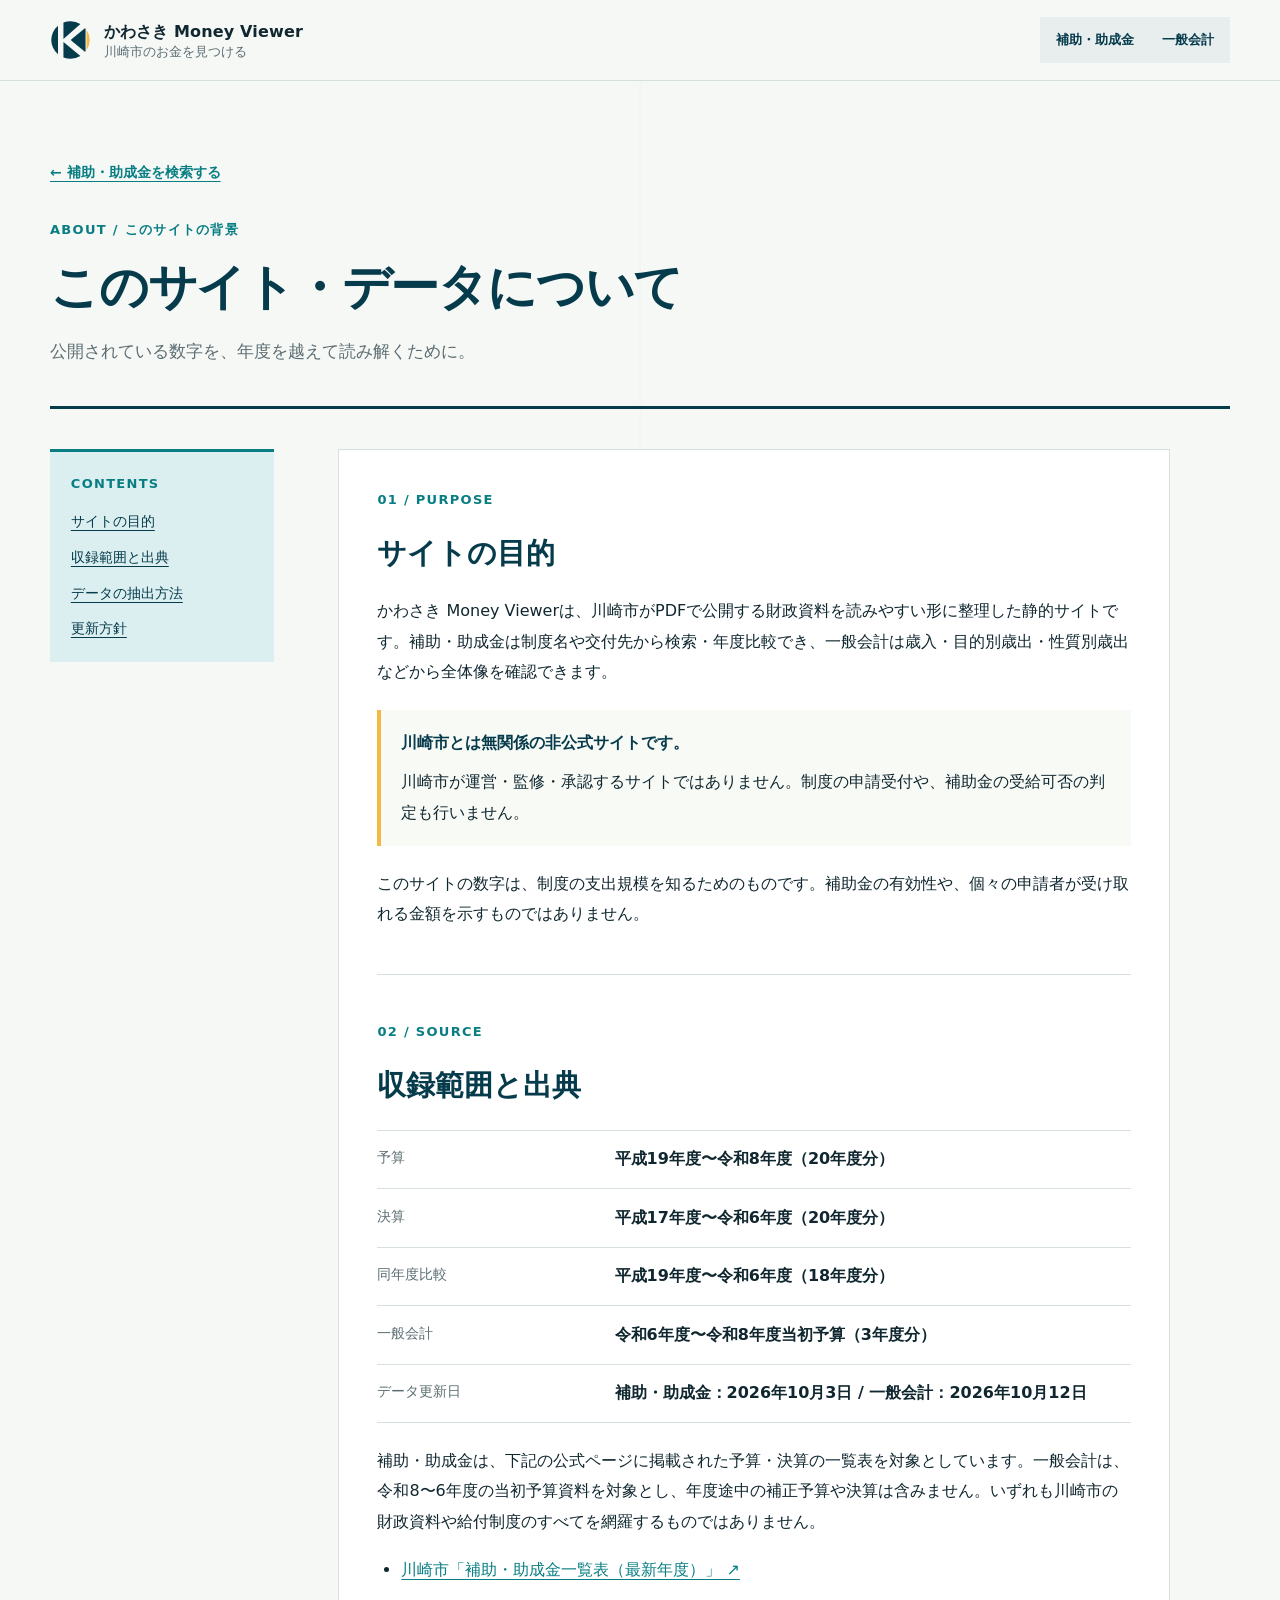
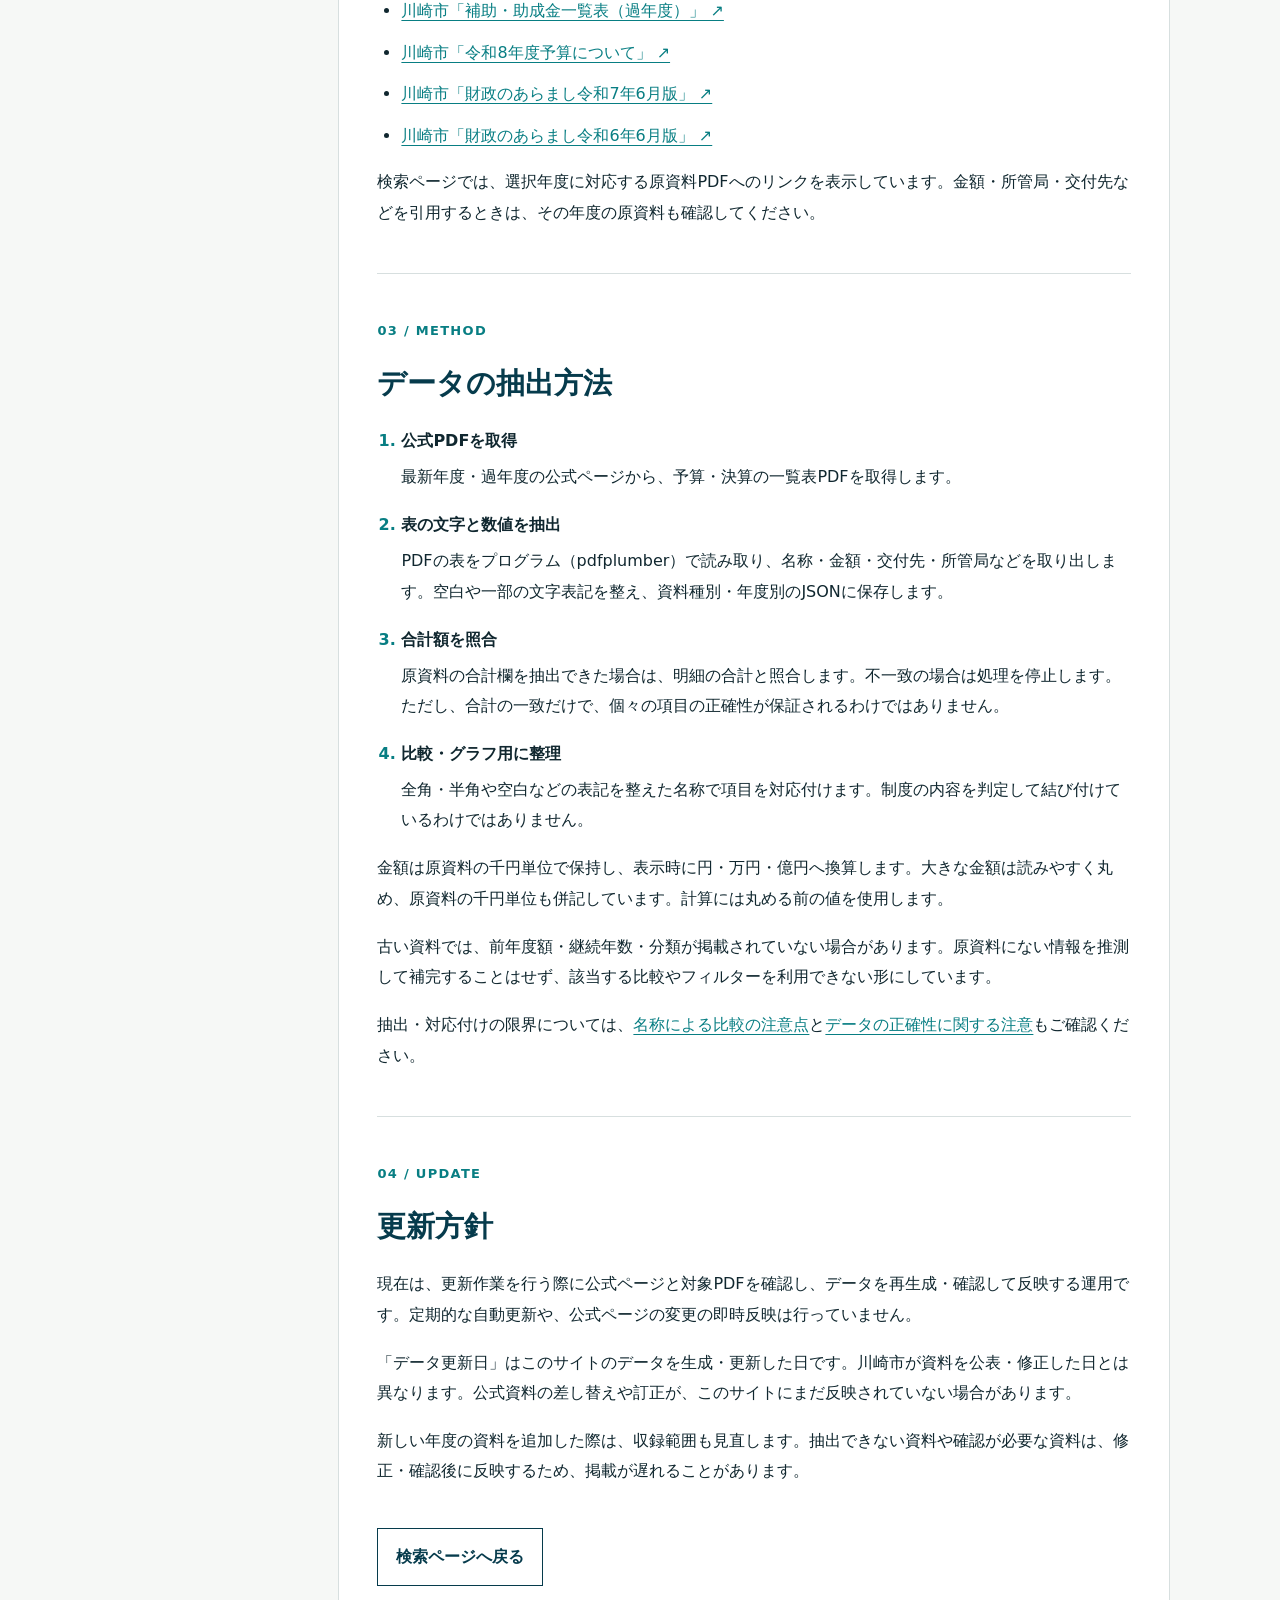
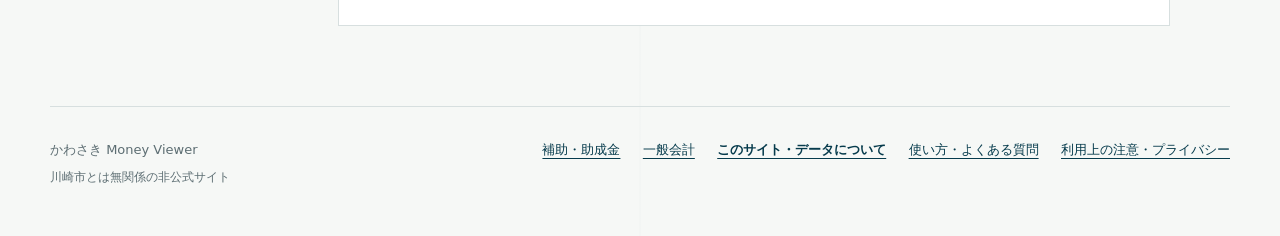
==== commit 6f260806: "Add multi-year general account browsing" ====
--- a/about.html
+++ b/about.html
@@ -55,14 +55,16 @@
               <div><dt>予算</dt><dd>平成19年度〜令和8年度（20年度分）</dd></div>
               <div><dt>決算</dt><dd>平成17年度〜令和6年度（20年度分）</dd></div>
               <div><dt>同年度比較</dt><dd>平成19年度〜令和6年度（18年度分）</dd></div>
-              <div><dt>一般会計</dt><dd>令和8年度当初予算</dd></div>
-              <div><dt>データ更新日</dt><dd>補助・助成金：2026年10月3日 / 一般会計：2026年10月11日</dd></div>
+              <div><dt>一般会計</dt><dd>令和6年度〜令和8年度当初予算（3年度分）</dd></div>
+              <div><dt>データ更新日</dt><dd>補助・助成金：2026年10月3日 / 一般会計：2026年10月12日</dd></div>
             </dl>
-            <p>補助・助成金は、下記の公式ページに掲載された予算・決算の一覧表を対象としています。一般会計は、令和8年度当初予算の計数資料を対象とし、年度途中の補正予算や決算は含みません。いずれも川崎市の財政資料や給付制度のすべてを網羅するものではありません。</p>
+            <p>補助・助成金は、下記の公式ページに掲載された予算・決算の一覧表を対象としています。一般会計は、令和8〜6年度の当初予算資料を対象とし、年度途中の補正予算や決算は含みません。いずれも川崎市の財政資料や給付制度のすべてを網羅するものではありません。</p>
             <ul class="info-links">
               <li><a href="https://www.city.kawasaki.jp/230/page/0000075957.html" target="_blank" rel="noopener noreferrer">川崎市「補助・助成金一覧表（最新年度）」 ↗</a></li>
               <li><a href="https://www.city.kawasaki.jp/230/page/0000148865.html" target="_blank" rel="noopener noreferrer">川崎市「補助・助成金一覧表（過年度）」 ↗</a></li>
               <li><a href="https://www.city.kawasaki.jp/230/page/0000186101.html" target="_blank" rel="noopener noreferrer">川崎市「令和8年度予算について」 ↗</a></li>
+              <li><a href="https://www.city.kawasaki.jp/230/page/0000177866.html" target="_blank" rel="noopener noreferrer">川崎市「財政のあらまし令和7年6月版」 ↗</a></li>
+              <li><a href="https://www.city.kawasaki.jp/230/page/0000167288.html" target="_blank" rel="noopener noreferrer">川崎市「財政のあらまし令和6年6月版」 ↗</a></li>
             </ul>
             <p>検索ページでは、選択年度に対応する原資料PDFへのリンクを表示しています。金額・所管局・交付先などを引用するときは、その年度の原資料も確認してください。</p>
           </section>
--- a/css/style.css
+++ b/css/style.css
@@ -1489,6 +1489,46 @@
   font-size: 1.05rem;
 }
 
+.account-year-control {
+  display: grid;
+  grid-template-columns: auto minmax(9rem, 1fr);
+  gap: 0.8rem;
+  align-items: center;
+  margin: 0 0 1rem;
+  padding: 0.75rem 0.85rem;
+  border: 1px solid #c9d5d8;
+  background: var(--white);
+}
+
+.account-year-control span {
+  color: var(--muted);
+  font-size: 0.75rem;
+  font-weight: 800;
+  letter-spacing: 0.08em;
+}
+
+.account-year-control select {
+  width: 100%;
+  min-height: 2.5rem;
+  padding: 0.45rem 2.2rem 0.45rem 0.7rem;
+  border: 1px solid #9fb3b8;
+  border-radius: 0;
+  color: var(--deep);
+  background: #fff;
+  font: inherit;
+  font-weight: 800;
+}
+
+.account-year-control select:focus-visible {
+  outline: 3px solid rgba(0, 127, 133, 0.28);
+  outline-offset: 2px;
+}
+
+.account-year-control select:disabled {
+  cursor: wait;
+  opacity: 0.65;
+}
+
 .stage-note {
   margin-bottom: 0;
   padding: 0.85rem 1rem;
@@ -1564,7 +1604,7 @@
 
 .account-toc {
   display: grid;
-  grid-template-columns: repeat(4, minmax(0, 1fr));
+  grid-template-columns: repeat(6, minmax(0, 1fr));
   margin: 1.25rem 0 clamp(4rem, 8vw, 7rem);
   border: 1px solid var(--line);
   background: var(--white);
@@ -1614,6 +1654,276 @@
   max-width: 42rem;
   margin-bottom: 0;
   color: var(--muted);
+}
+
+.sankey-panel {
+  padding: 1rem;
+  border: 1px solid var(--line);
+  background: var(--white);
+  box-shadow: var(--shadow);
+}
+
+.sankey-legend {
+  display: flex;
+  flex-wrap: wrap;
+  gap: 0.65rem 1.5rem;
+  align-items: center;
+  color: var(--muted);
+  font-size: 0.78rem;
+}
+
+.sankey-legend span {
+  display: inline-flex;
+  gap: 0.45rem;
+  align-items: center;
+}
+
+.sankey-key {
+  display: inline-block;
+  width: 1.4rem;
+  height: 0.55rem;
+}
+
+.sankey-key--revenue {
+  background: var(--teal);
+}
+
+.sankey-key--expense {
+  background: var(--yellow);
+}
+
+.sankey-instruction {
+  margin: 0.75rem 0 1rem;
+  color: var(--muted);
+  font-size: 0.8rem;
+}
+
+.sankey-scroll {
+  overflow-x: auto;
+  overscroll-behavior-inline: contain;
+  border-block: 1px solid var(--line);
+  background: #fbfcfa;
+}
+
+.sankey-scroll:focus-visible {
+  outline: 3px solid rgba(0, 122, 133, 0.28);
+  outline-offset: 2px;
+}
+
+.account-sankey {
+  display: block;
+  width: 100%;
+  min-width: 940px;
+  height: auto;
+  font-family: var(--font-sans);
+}
+
+.sankey-heading-primary {
+  fill: var(--deep);
+  font-size: 17px;
+  font-weight: 800;
+}
+
+.sankey-heading-secondary {
+  fill: var(--muted);
+  font-family: var(--font-numeric);
+  font-size: 12px;
+  font-weight: 700;
+}
+
+.sankey-link,
+.sankey-node {
+  transition: opacity 160ms ease;
+}
+
+.sankey-link {
+  pointer-events: all;
+}
+
+.sankey-link--revenue {
+  fill: rgba(0, 122, 133, 0.32);
+}
+
+.sankey-link--expense {
+  fill: rgba(245, 185, 45, 0.38);
+}
+
+.sankey-link:hover,
+.sankey-link.is-active {
+  opacity: 1;
+}
+
+.sankey-item.is-muted {
+  opacity: 0.13;
+}
+
+.sankey-node {
+  outline: none;
+}
+
+.sankey-node-hit {
+  fill: transparent;
+  pointer-events: all;
+}
+
+.sankey-node-bar {
+  shape-rendering: geometricPrecision;
+}
+
+.sankey-node--revenue .sankey-node-bar {
+  fill: var(--teal);
+}
+
+.sankey-node--expense .sankey-node-bar {
+  fill: #d89c0d;
+}
+
+.sankey-node--total .sankey-node-bar {
+  fill: var(--deep);
+}
+
+.sankey-node--other .sankey-node-bar {
+  fill-opacity: 0.68;
+}
+
+.sankey-node:focus-visible .sankey-node-bar,
+.sankey-node.is-active .sankey-node-bar {
+  stroke: var(--red);
+  stroke-width: 4px;
+}
+
+.sankey-node-name {
+  fill: var(--deep);
+  font-size: 14px;
+  font-weight: 800;
+}
+
+.sankey-node-value {
+  fill: var(--muted);
+  font-family: var(--font-numeric);
+  font-size: 11px;
+  font-weight: 700;
+}
+
+.sankey-detail {
+  display: grid;
+  grid-template-columns: minmax(7rem, auto) minmax(0, 1fr);
+  gap: 1rem;
+  align-items: baseline;
+  min-height: 3.25rem;
+  padding: 0.9rem 1rem;
+  color: var(--deep);
+  background: var(--teal-soft);
+}
+
+.sankey-detail strong {
+  font-size: 0.78rem;
+}
+
+.sankey-detail span {
+  font-family: var(--font-numeric);
+  font-size: 0.86rem;
+  font-weight: 700;
+}
+
+.sankey-panel .account-footnote {
+  margin-bottom: 0;
+}
+
+.budget-comparison {
+  display: grid;
+  grid-template-columns: minmax(0, 1fr) auto minmax(0, 1fr) minmax(12rem, 0.75fr);
+  gap: clamp(1rem, 3vw, 2.5rem);
+  align-items: center;
+  padding: clamp(1.4rem, 3vw, 2.25rem);
+  color: #fff;
+  background: var(--deep);
+  box-shadow: var(--shadow);
+}
+
+.budget-comparison > div span,
+.budget-comparison > p span {
+  display: block;
+  color: rgba(255, 255, 255, 0.68);
+  font-size: 0.78rem;
+}
+
+.budget-comparison > div strong,
+.budget-comparison > p strong {
+  display: block;
+  margin-top: 0.3rem;
+  font-family: var(--font-numeric);
+  font-size: clamp(1.35rem, 2.5vw, 2rem);
+  line-height: 1.15;
+}
+
+.budget-comparison > p {
+  margin: 0;
+  padding-left: clamp(1rem, 2vw, 2rem);
+  border-left: 1px solid rgba(255, 255, 255, 0.2);
+}
+
+.budget-comparison .comparison-arrow {
+  color: var(--yellow);
+  font-size: 1.5rem;
+}
+
+.budget-comparison .change-up {
+  color: #ffd683;
+}
+
+.budget-comparison .change-down {
+  color: #a9e2ed;
+}
+
+.change-ranking-grid {
+  display: grid;
+  grid-template-columns: repeat(3, minmax(0, 1fr));
+  gap: 1.2rem;
+  margin-top: 1.2rem;
+}
+
+.change-ranking-grid article {
+  padding: clamp(1.25rem, 3vw, 1.8rem);
+  border: 1px solid var(--line);
+  background: var(--white);
+}
+
+.change-ranking-grid h3 {
+  margin: 0 0 1rem;
+  color: var(--deep);
+  font-size: 1.05rem;
+}
+
+.change-ranking {
+  margin: 0;
+  padding: 0;
+  list-style: none;
+}
+
+.change-ranking li {
+  display: grid;
+  grid-template-columns: minmax(0, 1fr) auto;
+  gap: 0.1rem 0.75rem;
+  padding: 0.75rem 0;
+  border-top: 1px solid var(--line);
+}
+
+.change-ranking span {
+  color: var(--deep);
+  font-weight: 700;
+}
+
+.change-ranking strong,
+.change-ranking small {
+  font-family: var(--font-numeric);
+  text-align: right;
+}
+
+.change-ranking small {
+  grid-column: 1 / -1;
+  color: var(--muted);
+  font-size: 0.72rem;
 }
 
 .account-feature-grid {
@@ -2024,8 +2334,13 @@
   }
 
   .nature-groups,
-  .per-capita-list {
+  .per-capita-list,
+  .change-ranking-grid {
     grid-template-columns: repeat(2, minmax(0, 1fr));
+  }
+
+  .change-ranking-grid article:last-child {
+    grid-column: 1 / -1;
   }
 }
 
@@ -2065,6 +2380,26 @@
 
   .account-toc a:nth-child(4) {
     border-top: 1px solid var(--line);
+  }
+
+  .account-toc a:nth-child(5) {
+    border-top: 1px solid var(--line);
+    border-left: 0;
+  }
+
+  .account-toc a:nth-child(6) {
+    border-top: 1px solid var(--line);
+  }
+
+  .budget-comparison {
+    grid-template-columns: minmax(0, 1fr) auto minmax(0, 1fr);
+  }
+
+  .budget-comparison > p {
+    grid-column: 1 / -1;
+    padding: 1rem 0 0;
+    border-top: 1px solid rgba(255, 255, 255, 0.2);
+    border-left: 0;
   }
 }
 
@@ -2102,8 +2437,13 @@
   .account-toc,
   .account-bar-list--wide,
   .nature-groups,
-  .per-capita-list {
+  .per-capita-list,
+  .change-ranking-grid {
     grid-template-columns: minmax(0, 1fr);
+  }
+
+  .change-ranking-grid article:last-child {
+    grid-column: auto;
   }
 
   .account-summary article + article {
@@ -2114,6 +2454,15 @@
   .account-toc a + a {
     border-top: 1px solid var(--line);
     border-left: 0;
+  }
+
+  .sankey-panel {
+    padding-inline: 0.75rem;
+  }
+
+  .sankey-detail {
+    grid-template-columns: minmax(0, 1fr);
+    gap: 0.25rem;
   }
 
   .account-bar-list li > div:first-child {
@@ -2180,4 +2529,9 @@
   html {
     scroll-behavior: auto;
   }
-}
+
+  .sankey-link,
+  .sankey-node {
+    transition: none;
+  }
+}
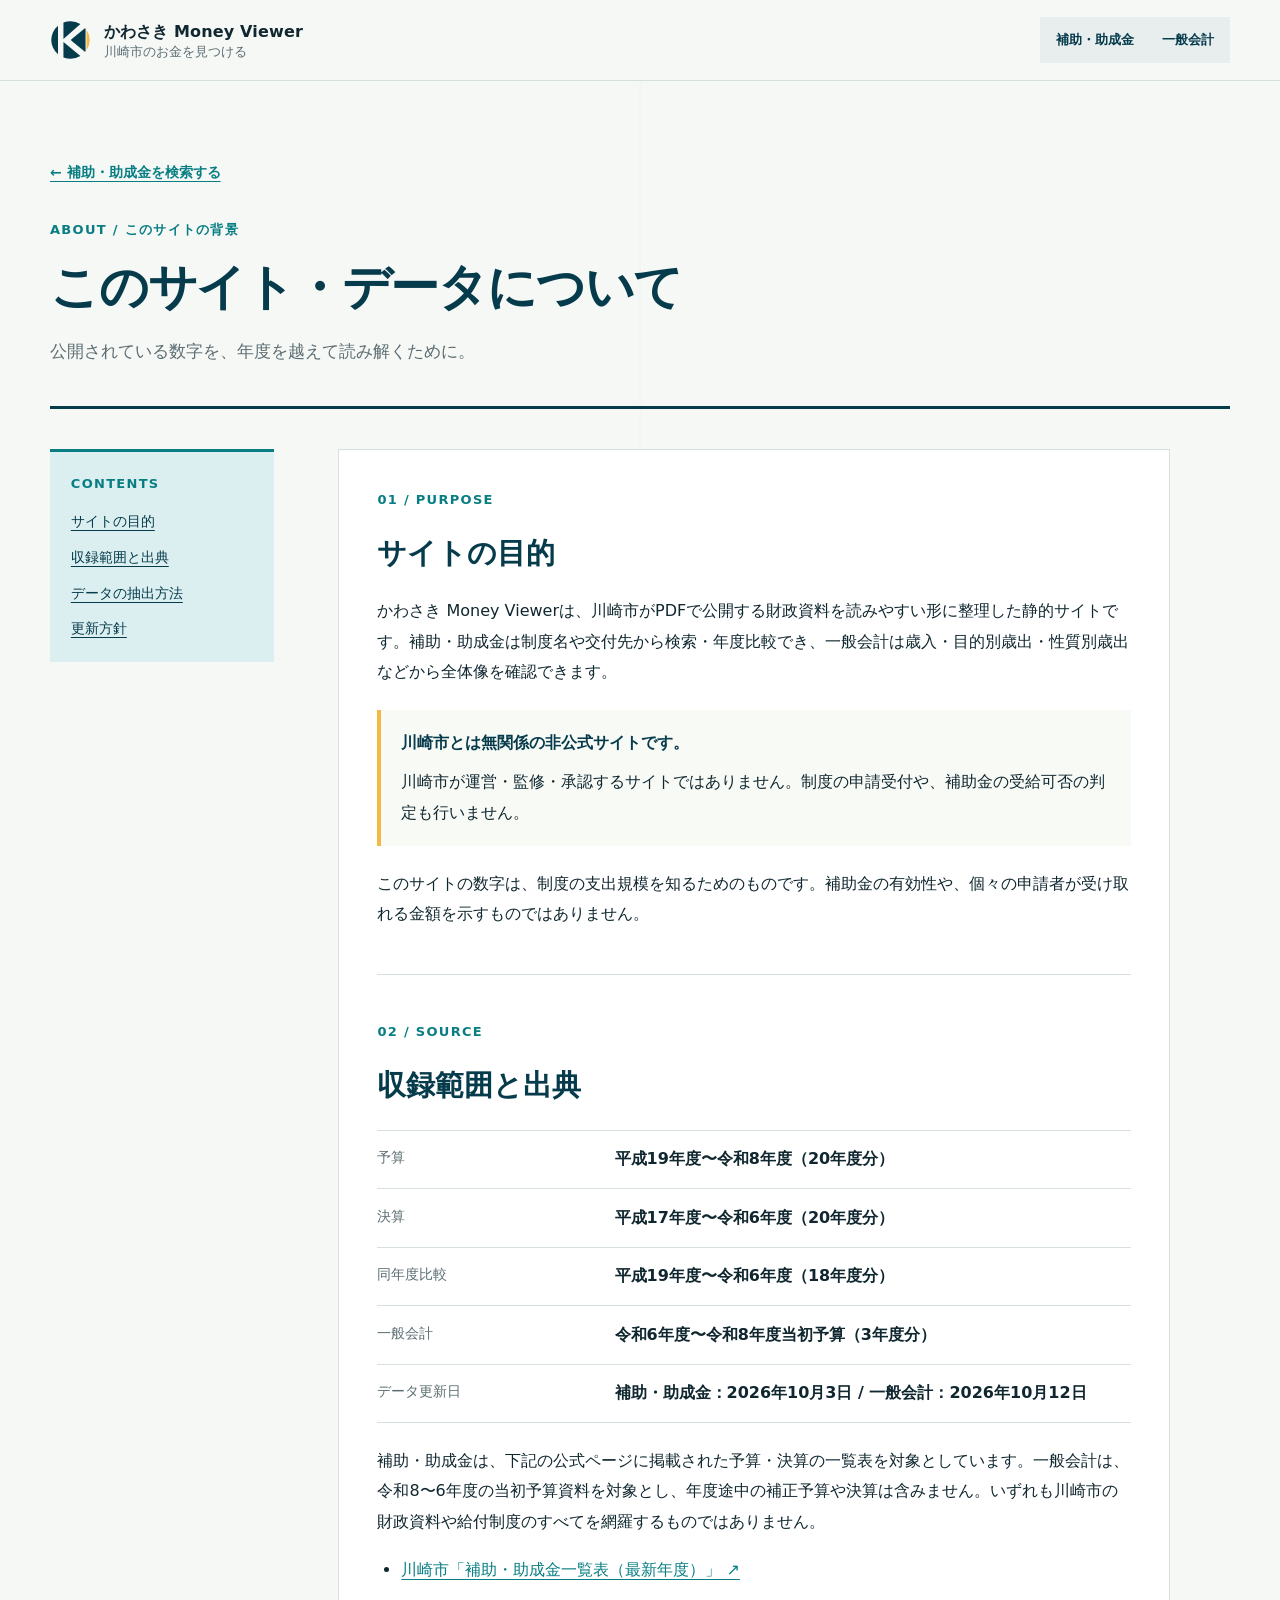
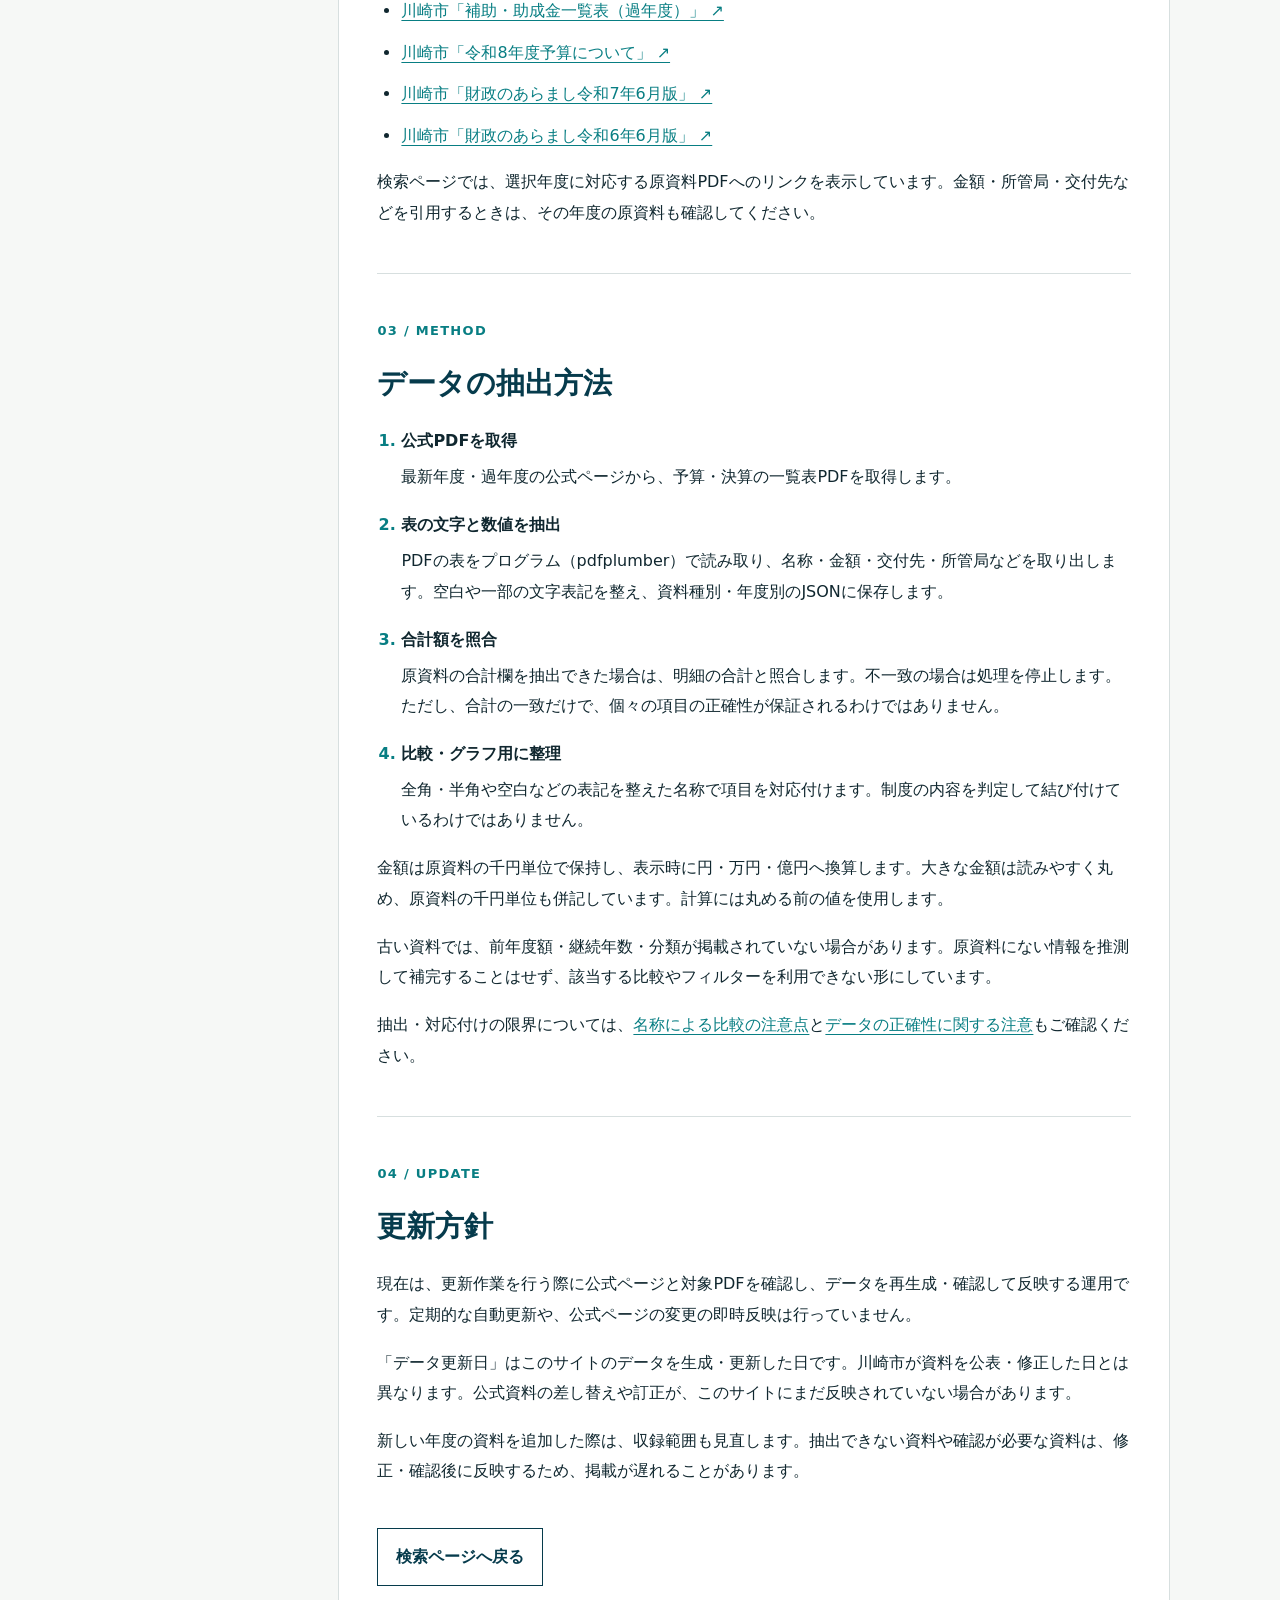
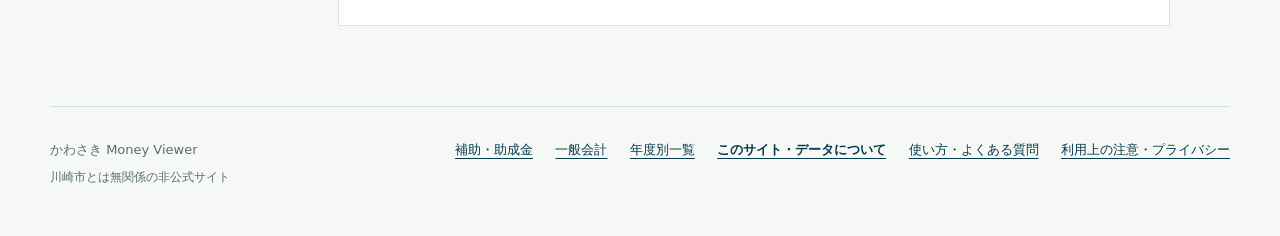
==== commit d95d8724: "Improve SEO discovery and year pages" ====
--- a/about.html
+++ b/about.html
@@ -7,6 +7,7 @@
     <meta name="viewport" content="width=device-width, initial-scale=1.0" />
     <meta name="description" content="かわさき Money Viewerの目的、収録年度、川崎市の公開PDFからのデータ抽出方法と更新方針をご案内します。" />
     <meta name="theme-color" content="#063b4c" />
+    <link rel="canonical" href="https://yama53-lab.github.io/kawasaki-money-viewer/about.html" />
     <title>このサイト・データについて｜かわさき Money Viewer</title>
     <link rel="icon" type="image/svg+xml" href="assets/brand-coin.svg" />
     <link rel="stylesheet" href="css/style.css" />
@@ -97,6 +98,7 @@
       <nav class="footer-nav" aria-label="サイト案内">
         <a href="./">補助・助成金</a>
         <a href="general-account.html">一般会計</a>
+        <a href="years/">年度別一覧</a>
         <a href="about.html" aria-current="page">このサイト・データについて</a>
         <a href="help.html">使い方・よくある質問</a>
         <a href="policy.html">利用上の注意・プライバシー</a>
--- a/css/style.css
+++ b/css/style.css
@@ -1170,6 +1170,253 @@
   text-decoration: none;
 }
 
+.dataset-page {
+  margin-bottom: 5rem;
+}
+
+.breadcrumbs {
+  display: flex;
+  flex-wrap: wrap;
+  gap: 0.35rem 0.7rem;
+  padding-top: 1.5rem;
+  color: var(--muted);
+  font-size: 0.8125rem;
+}
+
+.breadcrumbs a {
+  color: var(--teal);
+  text-underline-offset: 0.2rem;
+}
+
+.dataset-hero {
+  max-width: 56rem;
+  padding: clamp(2.5rem, 6vw, 5rem) 0 3rem;
+}
+
+.dataset-hero h1 {
+  font-size: clamp(2rem, 4.8vw, 4rem);
+  line-height: 1.25;
+}
+
+.dataset-hero > p:not(.eyebrow) {
+  max-width: 46rem;
+  margin: 1.5rem 0 0;
+  color: var(--muted);
+  font-size: 1.05rem;
+}
+
+.dataset-actions {
+  display: flex;
+  flex-wrap: wrap;
+  gap: 1rem 1.5rem;
+  align-items: center;
+  margin-top: 1.8rem;
+}
+
+.dataset-actions .secondary-button,
+.dataset-hero > .secondary-button {
+  display: inline-block;
+  text-align: center;
+  text-decoration: none;
+}
+
+.dataset-overview {
+  display: grid;
+  grid-template-columns: repeat(3, minmax(0, 1fr));
+  color: #fff;
+  background: var(--deep);
+  box-shadow: var(--shadow);
+}
+
+.dataset-overview > div {
+  min-width: 0;
+  padding: 1.4rem clamp(1rem, 3vw, 1.8rem);
+}
+
+.dataset-overview > div + div {
+  border-left: 1px solid rgba(255, 255, 255, 0.18);
+}
+
+.dataset-overview span,
+.dataset-overview small {
+  display: block;
+  color: rgba(255, 255, 255, 0.68);
+  font-size: 0.8125rem;
+}
+
+.dataset-overview strong {
+  display: block;
+  margin-top: 0.35rem;
+  font-family: var(--font-numeric);
+  font-size: clamp(1.25rem, 3vw, 2rem);
+  line-height: 1.4;
+}
+
+.dataset-content {
+  margin-top: clamp(3rem, 7vw, 5rem);
+}
+
+.dataset-content-heading {
+  display: flex;
+  justify-content: space-between;
+  gap: 2rem;
+  align-items: end;
+  margin-bottom: 1.5rem;
+}
+
+.dataset-content-heading > p {
+  margin-bottom: 0;
+  color: var(--muted);
+  font-size: 0.875rem;
+}
+
+.dataset-list {
+  display: grid;
+  grid-template-columns: repeat(2, minmax(0, 1fr));
+  gap: 1px;
+  margin: 0;
+  padding: 1px;
+  background: var(--line);
+  list-style: none;
+}
+
+.dataset-list > li {
+  min-width: 0;
+  padding: 1.25rem;
+  background: var(--white);
+  overflow-wrap: anywhere;
+}
+
+.dataset-item-heading {
+  display: grid;
+  grid-template-columns: 2rem minmax(0, 1fr);
+  gap: 0.7rem;
+  align-items: start;
+}
+
+.dataset-item-heading > span {
+  display: grid;
+  min-height: 2rem;
+  place-items: center;
+  color: var(--deep);
+  background: var(--teal-soft);
+  font-family: var(--font-numeric);
+  font-size: 0.75rem;
+  font-weight: 800;
+}
+
+.dataset-item-heading h3 {
+  margin: 0;
+  color: var(--deep);
+  font-size: 1rem;
+  line-height: 1.6;
+}
+
+.dataset-list dl {
+  margin: 1rem 0 0;
+}
+
+.dataset-list dl > div {
+  display: grid;
+  grid-template-columns: 5rem minmax(0, 1fr);
+  gap: 0.75rem;
+  padding: 0.4rem 0;
+  border-top: 1px solid var(--line);
+  font-size: 0.8125rem;
+}
+
+.dataset-list dt {
+  color: var(--muted);
+}
+
+.dataset-list dd {
+  margin: 0;
+  font-weight: 600;
+}
+
+.dataset-list dd small {
+  display: block;
+  color: var(--muted);
+  font-family: var(--font-numeric);
+  font-weight: 400;
+}
+
+.dataset-category {
+  display: inline-block;
+  margin-top: 0.7rem;
+  padding: 0.12rem 0.45rem;
+  color: var(--deep);
+  background: var(--teal-soft);
+  font-size: 0.75rem;
+  font-weight: 700;
+}
+
+.dataset-caution {
+  margin-top: 2rem;
+  padding: 1.25rem;
+  border-left: 4px solid var(--yellow);
+  background: var(--white);
+}
+
+.dataset-caution p {
+  margin: 0.4rem 0 0;
+  color: var(--muted);
+  font-size: 0.875rem;
+}
+
+.year-groups {
+  display: grid;
+  grid-template-columns: repeat(2, minmax(0, 1fr));
+  gap: clamp(1.5rem, 4vw, 3rem);
+}
+
+.year-groups > section {
+  min-width: 0;
+}
+
+.year-groups h2 {
+  margin-bottom: 1rem;
+}
+
+.year-link-list {
+  display: grid;
+  gap: 1px;
+  margin: 0;
+  padding: 1px;
+  background: var(--line);
+  list-style: none;
+}
+
+.year-link-list a {
+  display: flex;
+  justify-content: space-between;
+  gap: 1rem;
+  padding: 0.9rem 1rem;
+  background: var(--white);
+  text-decoration: none;
+}
+
+.year-link-list a:hover {
+  background: var(--teal-soft);
+}
+
+.year-link-list strong {
+  color: var(--deep);
+}
+
+.year-link-list span {
+  color: var(--muted);
+  font-family: var(--font-numeric);
+  font-size: 0.8125rem;
+  text-align: right;
+}
+
+.dataset-updated {
+  margin-top: 1.5rem;
+  color: var(--muted);
+  font-size: 0.8125rem;
+}
+
 @media (max-width: 860px) {
   .info-layout {
     grid-template-columns: minmax(0, 1fr);
@@ -1184,6 +1431,10 @@
   .info-toc .section-number {
     grid-column: 1 / -1;
   }
+
+  .dataset-list {
+    grid-template-columns: minmax(0, 1fr);
+  }
 }
 
 @media (max-width: 600px) {
@@ -1194,6 +1445,32 @@
   .info-facts > div {
     grid-template-columns: minmax(0, 1fr);
     gap: 0.2rem;
+  }
+
+  .dataset-overview,
+  .year-groups {
+    grid-template-columns: minmax(0, 1fr);
+  }
+
+  .dataset-overview > div + div {
+    border-top: 1px solid rgba(255, 255, 255, 0.18);
+    border-left: 0;
+  }
+
+  .dataset-content-heading {
+    align-items: start;
+    flex-direction: column;
+    gap: 0.5rem;
+  }
+
+  .year-link-list a {
+    align-items: start;
+    flex-direction: column;
+    gap: 0.1rem;
+  }
+
+  .year-link-list span {
+    text-align: left;
   }
 }
 
@@ -1478,7 +1755,12 @@
 }
 
 .account-hero h1 {
-  font-size: clamp(2.5rem, 5vw, 4.7rem);
+  font-size: clamp(2.25rem, 4vw, 3.75rem);
+}
+
+.account-hero h1 span {
+  display: block;
+  white-space: nowrap;
 }
 
 .account-hero-copy > p:first-child {
@@ -1768,6 +2050,14 @@
 
 .sankey-node-bar {
   shape-rendering: geometricPrecision;
+}
+
+.sankey-label-guide {
+  fill: none;
+  stroke: #91a4a8;
+  stroke-linecap: round;
+  stroke-width: 1.5px;
+  pointer-events: none;
 }
 
 .sankey-node--revenue .sankey-node-bar {
@@ -2174,7 +2464,7 @@
 
 .per-capita-total {
   display: grid;
-  width: min(20rem, 100%);
+  width: 100%;
   min-height: 11rem;
   place-content: center;
   margin: 0 auto 2rem;
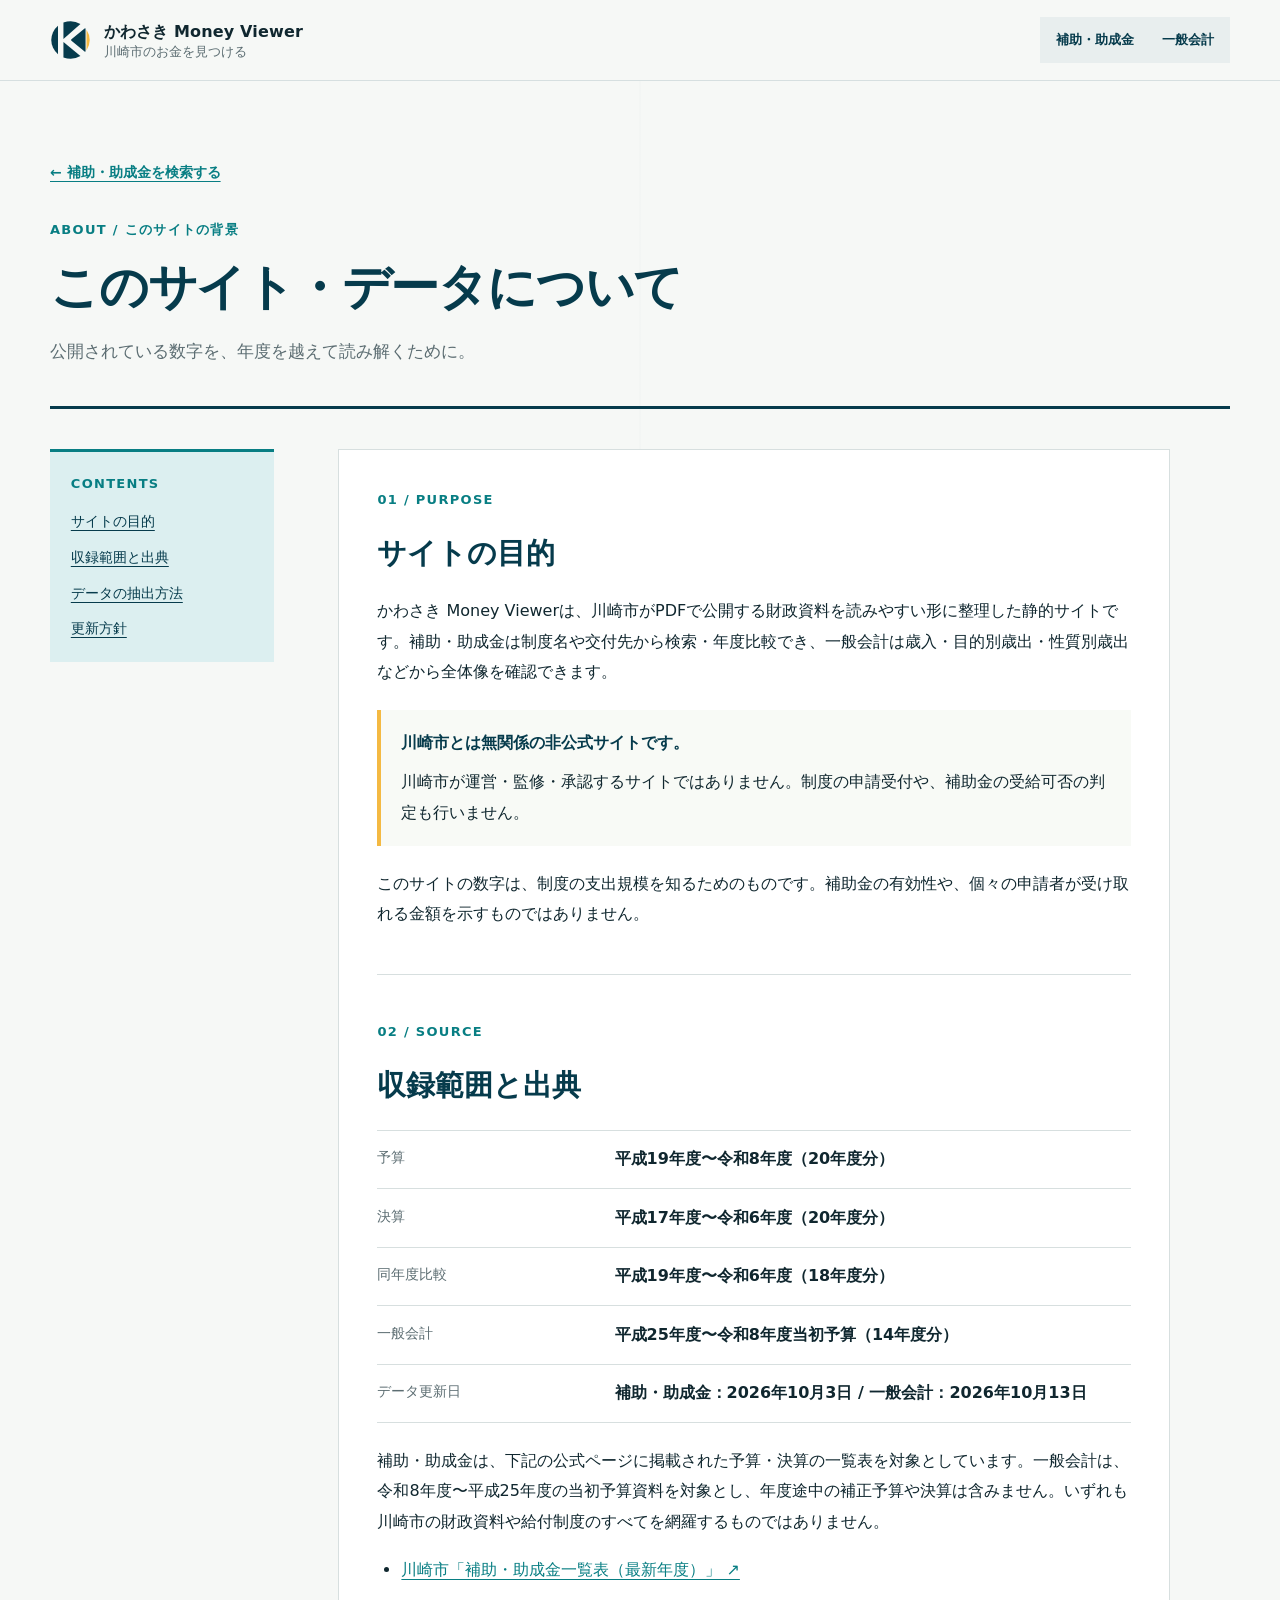
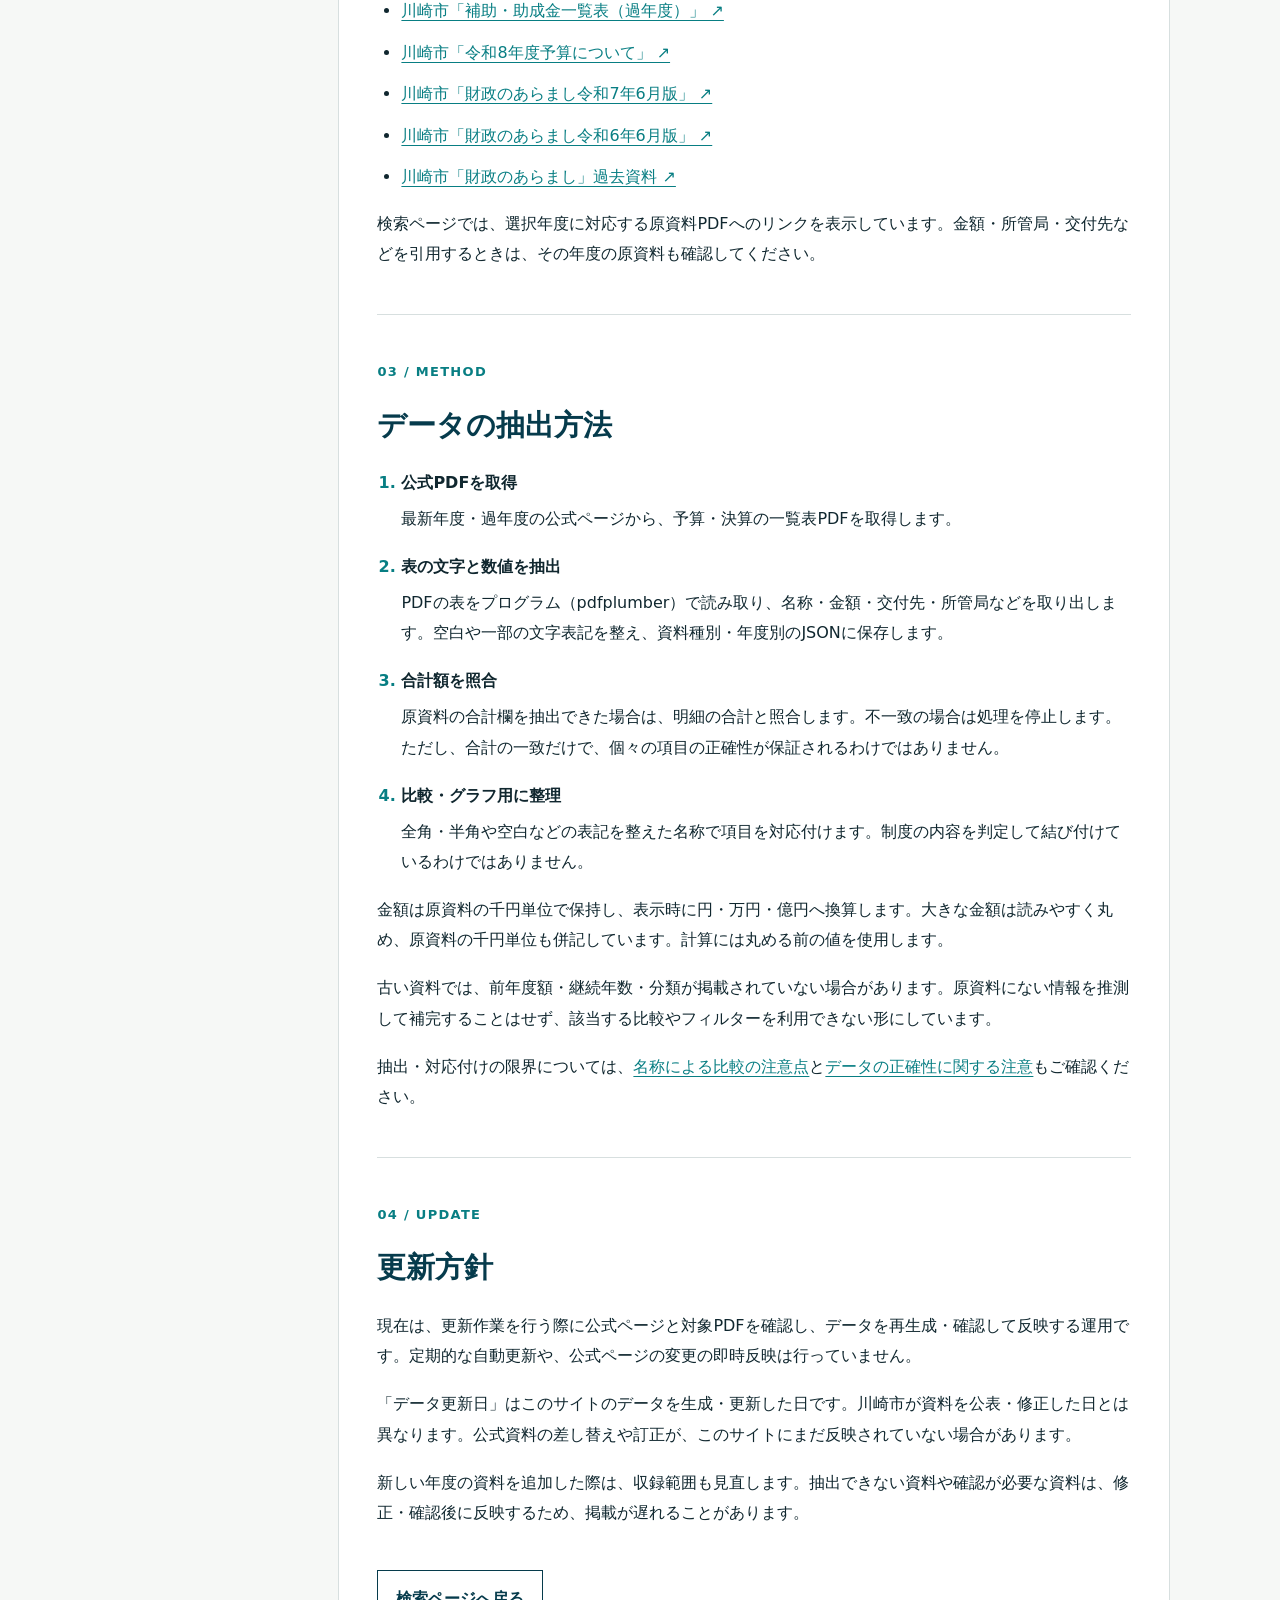
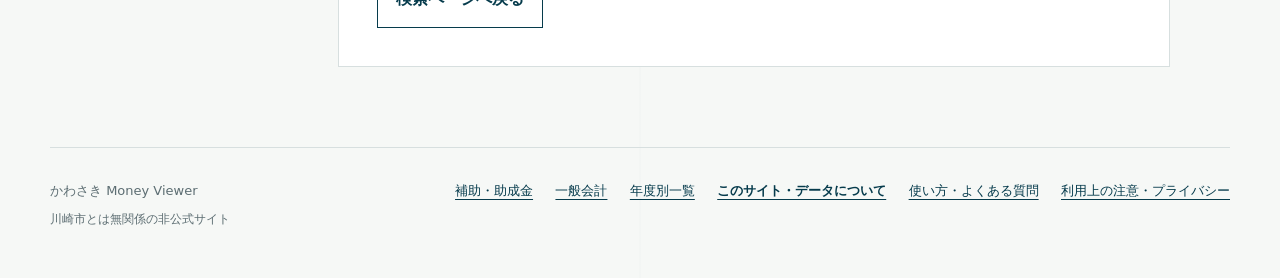
==== commit 2badbe8b: "Add historical general account years" ====
--- a/about.html
+++ b/about.html
@@ -56,16 +56,17 @@
               <div><dt>予算</dt><dd>平成19年度〜令和8年度（20年度分）</dd></div>
               <div><dt>決算</dt><dd>平成17年度〜令和6年度（20年度分）</dd></div>
               <div><dt>同年度比較</dt><dd>平成19年度〜令和6年度（18年度分）</dd></div>
-              <div><dt>一般会計</dt><dd>令和6年度〜令和8年度当初予算（3年度分）</dd></div>
-              <div><dt>データ更新日</dt><dd>補助・助成金：2026年10月3日 / 一般会計：2026年10月12日</dd></div>
+              <div><dt>一般会計</dt><dd>平成25年度〜令和8年度当初予算（14年度分）</dd></div>
+              <div><dt>データ更新日</dt><dd>補助・助成金：2026年10月3日 / 一般会計：2026年10月13日</dd></div>
             </dl>
-            <p>補助・助成金は、下記の公式ページに掲載された予算・決算の一覧表を対象としています。一般会計は、令和8〜6年度の当初予算資料を対象とし、年度途中の補正予算や決算は含みません。いずれも川崎市の財政資料や給付制度のすべてを網羅するものではありません。</p>
+            <p>補助・助成金は、下記の公式ページに掲載された予算・決算の一覧表を対象としています。一般会計は、令和8年度〜平成25年度の当初予算資料を対象とし、年度途中の補正予算や決算は含みません。いずれも川崎市の財政資料や給付制度のすべてを網羅するものではありません。</p>
             <ul class="info-links">
               <li><a href="https://www.city.kawasaki.jp/230/page/0000075957.html" target="_blank" rel="noopener noreferrer">川崎市「補助・助成金一覧表（最新年度）」 ↗</a></li>
               <li><a href="https://www.city.kawasaki.jp/230/page/0000148865.html" target="_blank" rel="noopener noreferrer">川崎市「補助・助成金一覧表（過年度）」 ↗</a></li>
               <li><a href="https://www.city.kawasaki.jp/230/page/0000186101.html" target="_blank" rel="noopener noreferrer">川崎市「令和8年度予算について」 ↗</a></li>
               <li><a href="https://www.city.kawasaki.jp/230/page/0000177866.html" target="_blank" rel="noopener noreferrer">川崎市「財政のあらまし令和7年6月版」 ↗</a></li>
               <li><a href="https://www.city.kawasaki.jp/230/page/0000167288.html" target="_blank" rel="noopener noreferrer">川崎市「財政のあらまし令和6年6月版」 ↗</a></li>
+              <li><a href="https://www.city.kawasaki.jp/shisei/category/47-3-1-0-0-0-0-0-0-0.html" target="_blank" rel="noopener noreferrer">川崎市「財政のあらまし」過去資料 ↗</a></li>
             </ul>
             <p>検索ページでは、選択年度に対応する原資料PDFへのリンクを表示しています。金額・所管局・交付先などを引用するときは、その年度の原資料も確認してください。</p>
           </section>
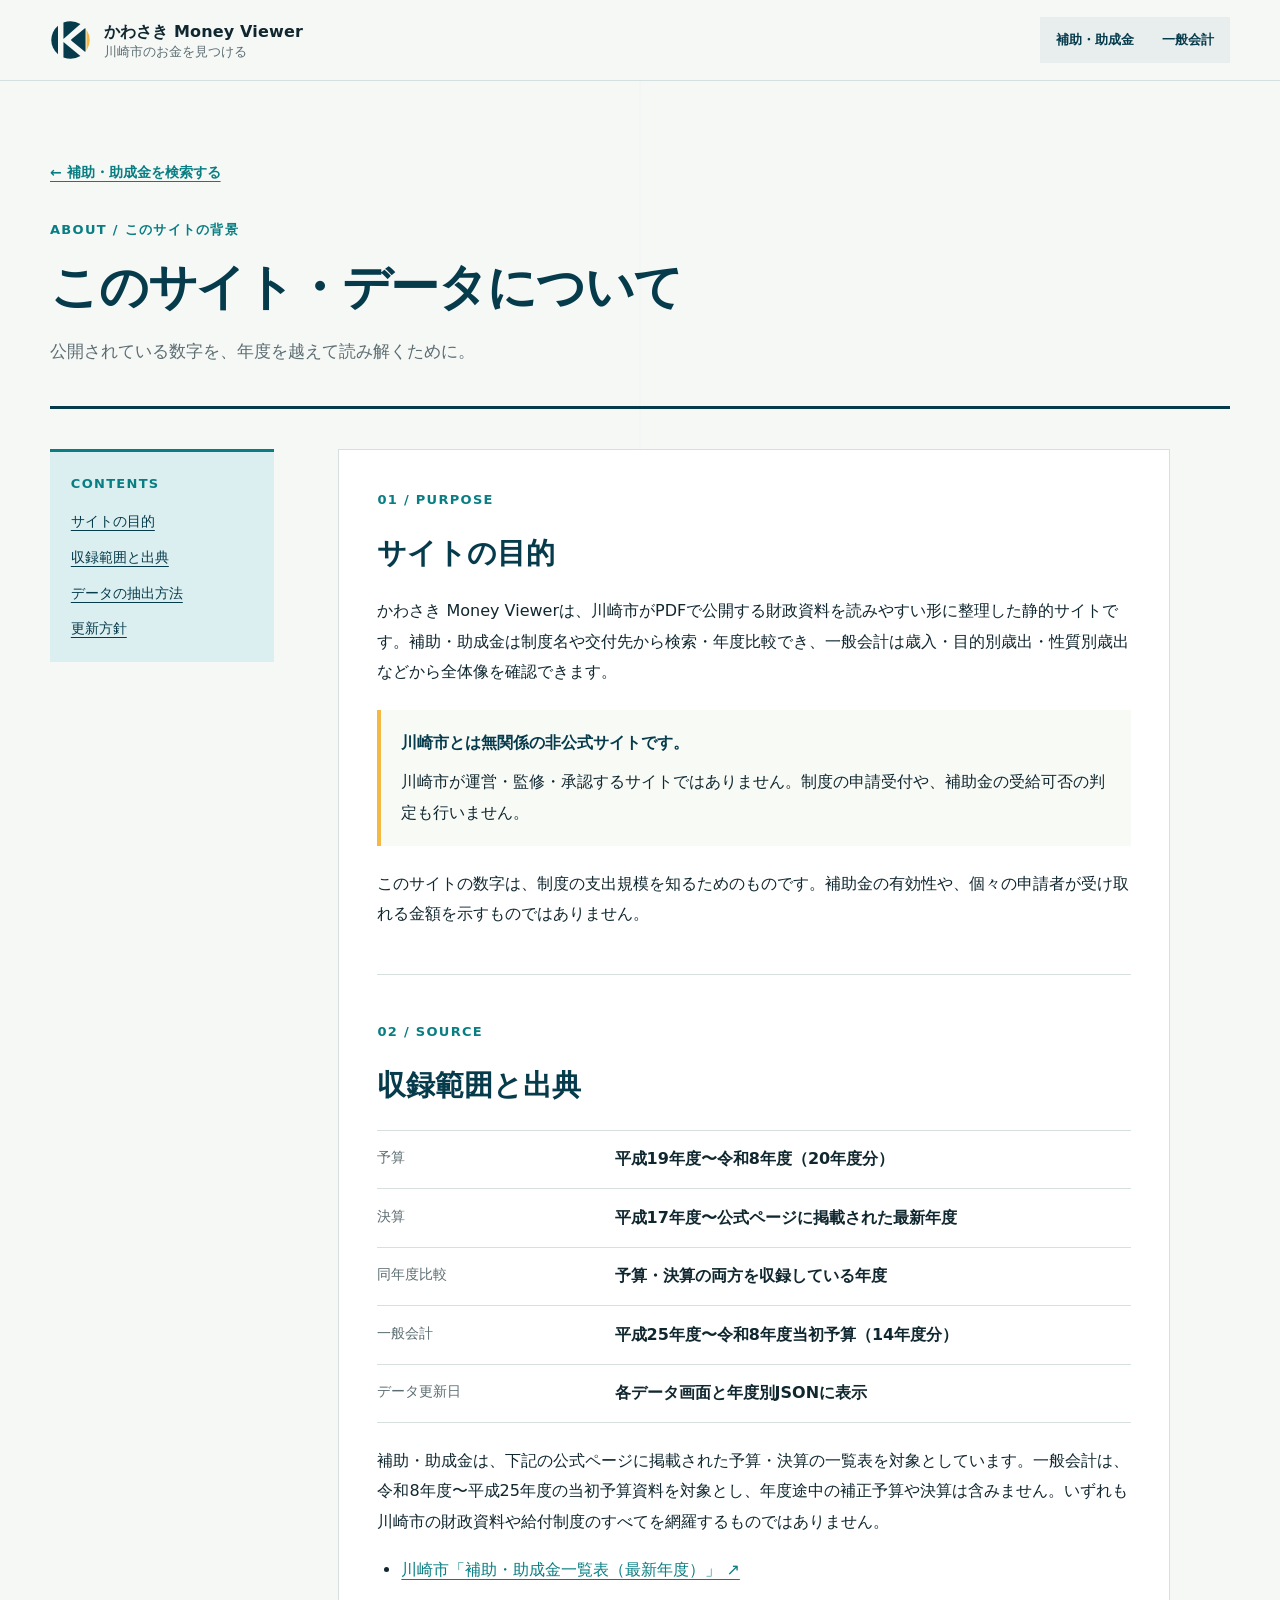
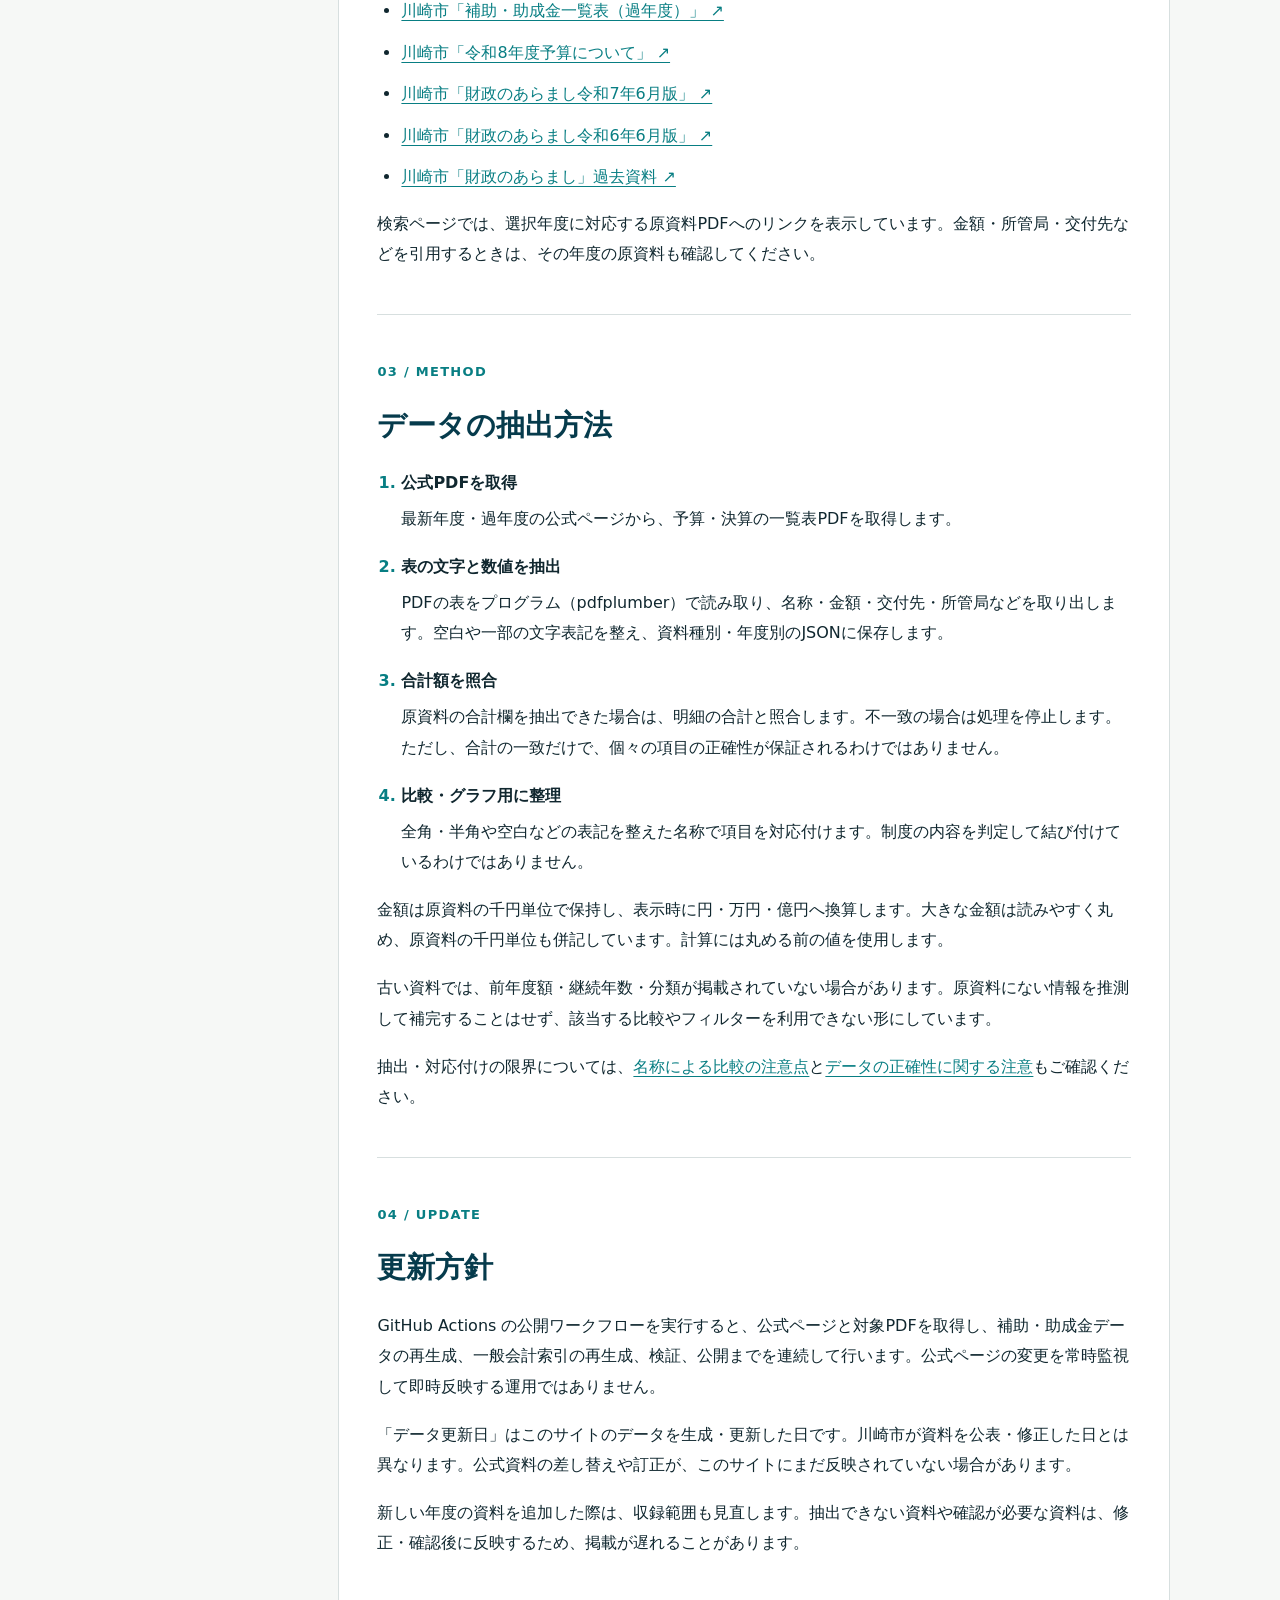
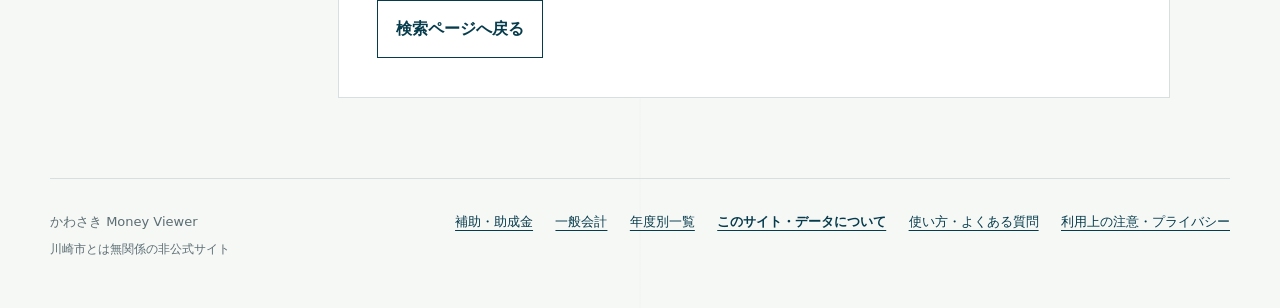
==== commit 72a3b32a: "Automate data refresh and Pages deployment" ====
--- a/about.html
+++ b/about.html
@@ -54,10 +54,10 @@
             <h2 id="coverage-title">収録範囲と出典</h2>
             <dl class="info-facts">
               <div><dt>予算</dt><dd>平成19年度〜令和8年度（20年度分）</dd></div>
-              <div><dt>決算</dt><dd>平成17年度〜令和6年度（20年度分）</dd></div>
-              <div><dt>同年度比較</dt><dd>平成19年度〜令和6年度（18年度分）</dd></div>
+              <div><dt>決算</dt><dd>平成17年度〜公式ページに掲載された最新年度</dd></div>
+              <div><dt>同年度比較</dt><dd>予算・決算の両方を収録している年度</dd></div>
               <div><dt>一般会計</dt><dd>平成25年度〜令和8年度当初予算（14年度分）</dd></div>
-              <div><dt>データ更新日</dt><dd>補助・助成金：2026年10月3日 / 一般会計：2026年10月13日</dd></div>
+              <div><dt>データ更新日</dt><dd>各データ画面と年度別JSONに表示</dd></div>
             </dl>
             <p>補助・助成金は、下記の公式ページに掲載された予算・決算の一覧表を対象としています。一般会計は、令和8年度〜平成25年度の当初予算資料を対象とし、年度途中の補正予算や決算は含みません。いずれも川崎市の財政資料や給付制度のすべてを網羅するものではありません。</p>
             <ul class="info-links">
@@ -86,7 +86,7 @@
           <section id="updates" aria-labelledby="updates-title">
             <p class="section-number">04 / UPDATE</p>
             <h2 id="updates-title">更新方針</h2>
-            <p>現在は、更新作業を行う際に公式ページと対象PDFを確認し、データを再生成・確認して反映する運用です。定期的な自動更新や、公式ページの変更の即時反映は行っていません。</p>
+            <p>GitHub Actions の公開ワークフローを実行すると、公式ページと対象PDFを取得し、補助・助成金データの再生成、一般会計索引の再生成、検証、公開までを連続して行います。公式ページの変更を常時監視して即時反映する運用ではありません。</p>
             <p>「データ更新日」はこのサイトのデータを生成・更新した日です。川崎市が資料を公表・修正した日とは異なります。公式資料の差し替えや訂正が、このサイトにまだ反映されていない場合があります。</p>
             <p>新しい年度の資料を追加した際は、収録範囲も見直します。抽出できない資料や確認が必要な資料は、修正・確認後に反映するため、掲載が遅れることがあります。</p>
           </section>
